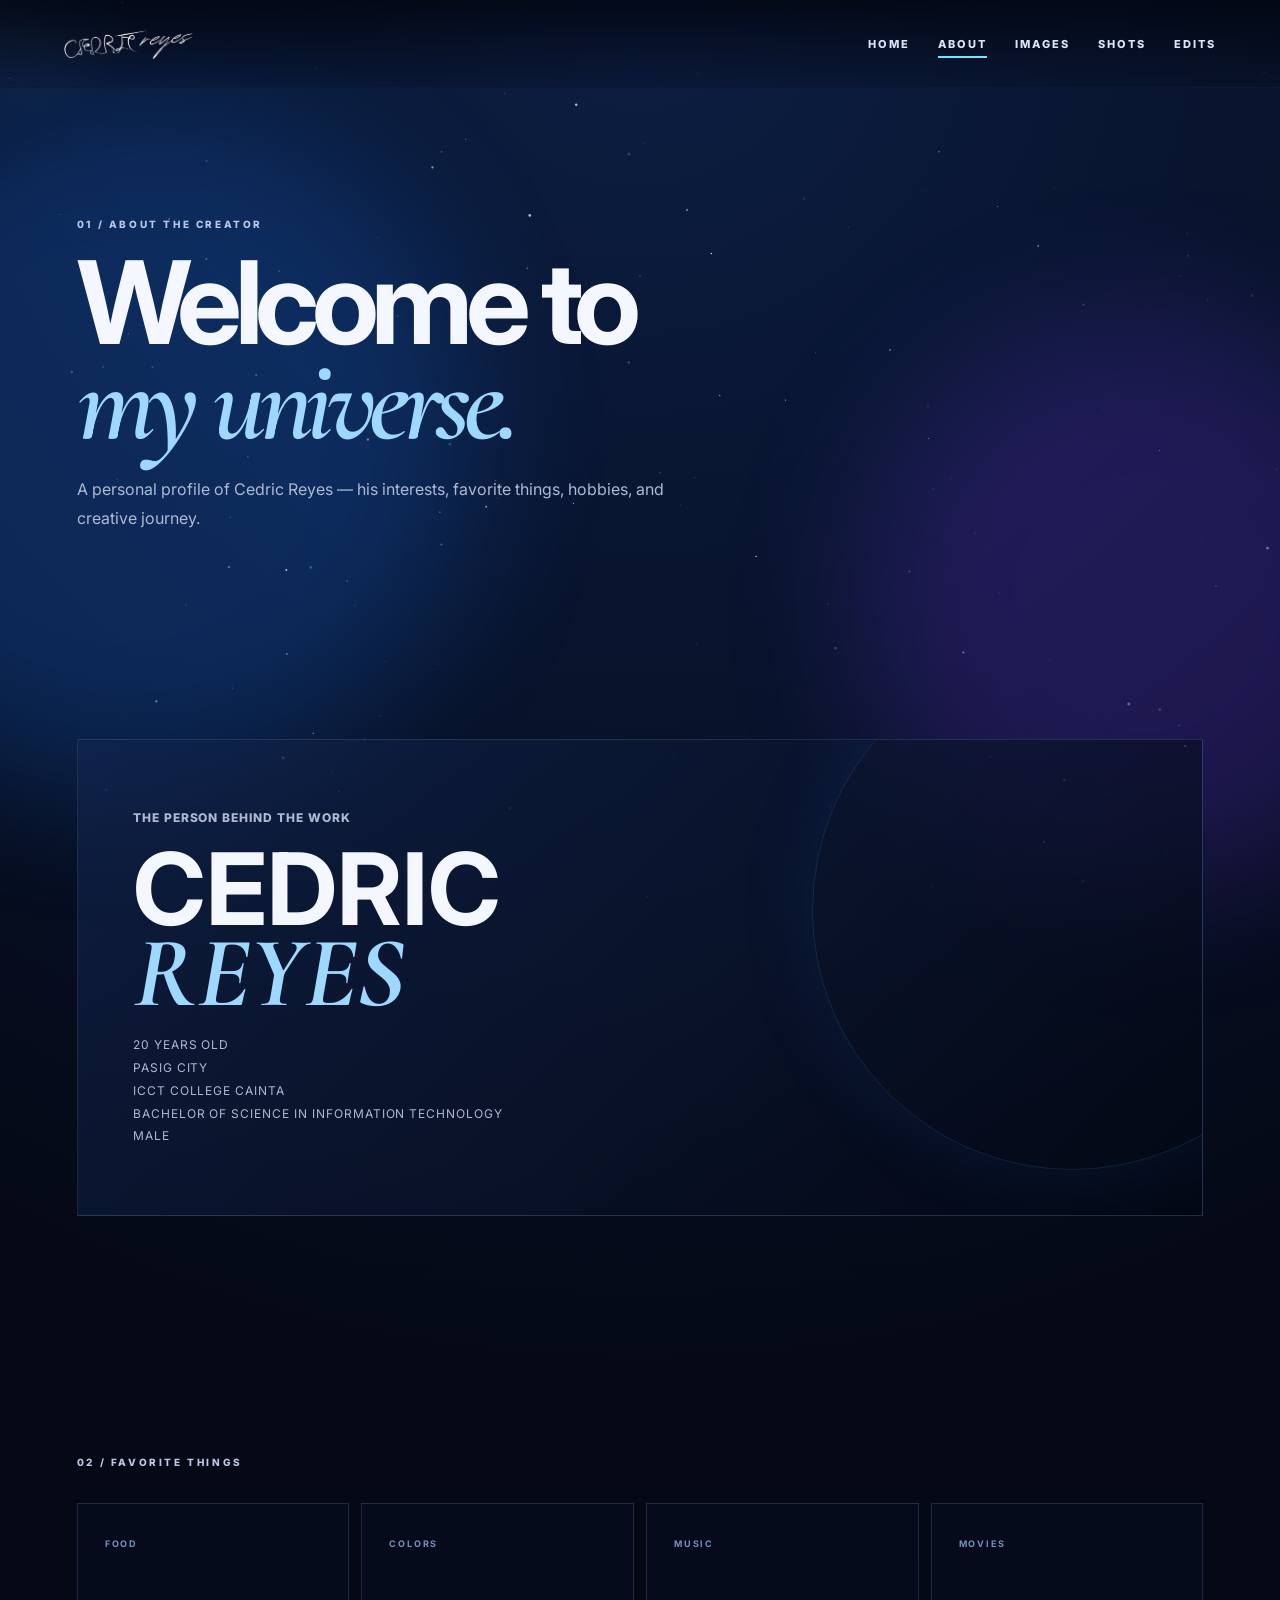
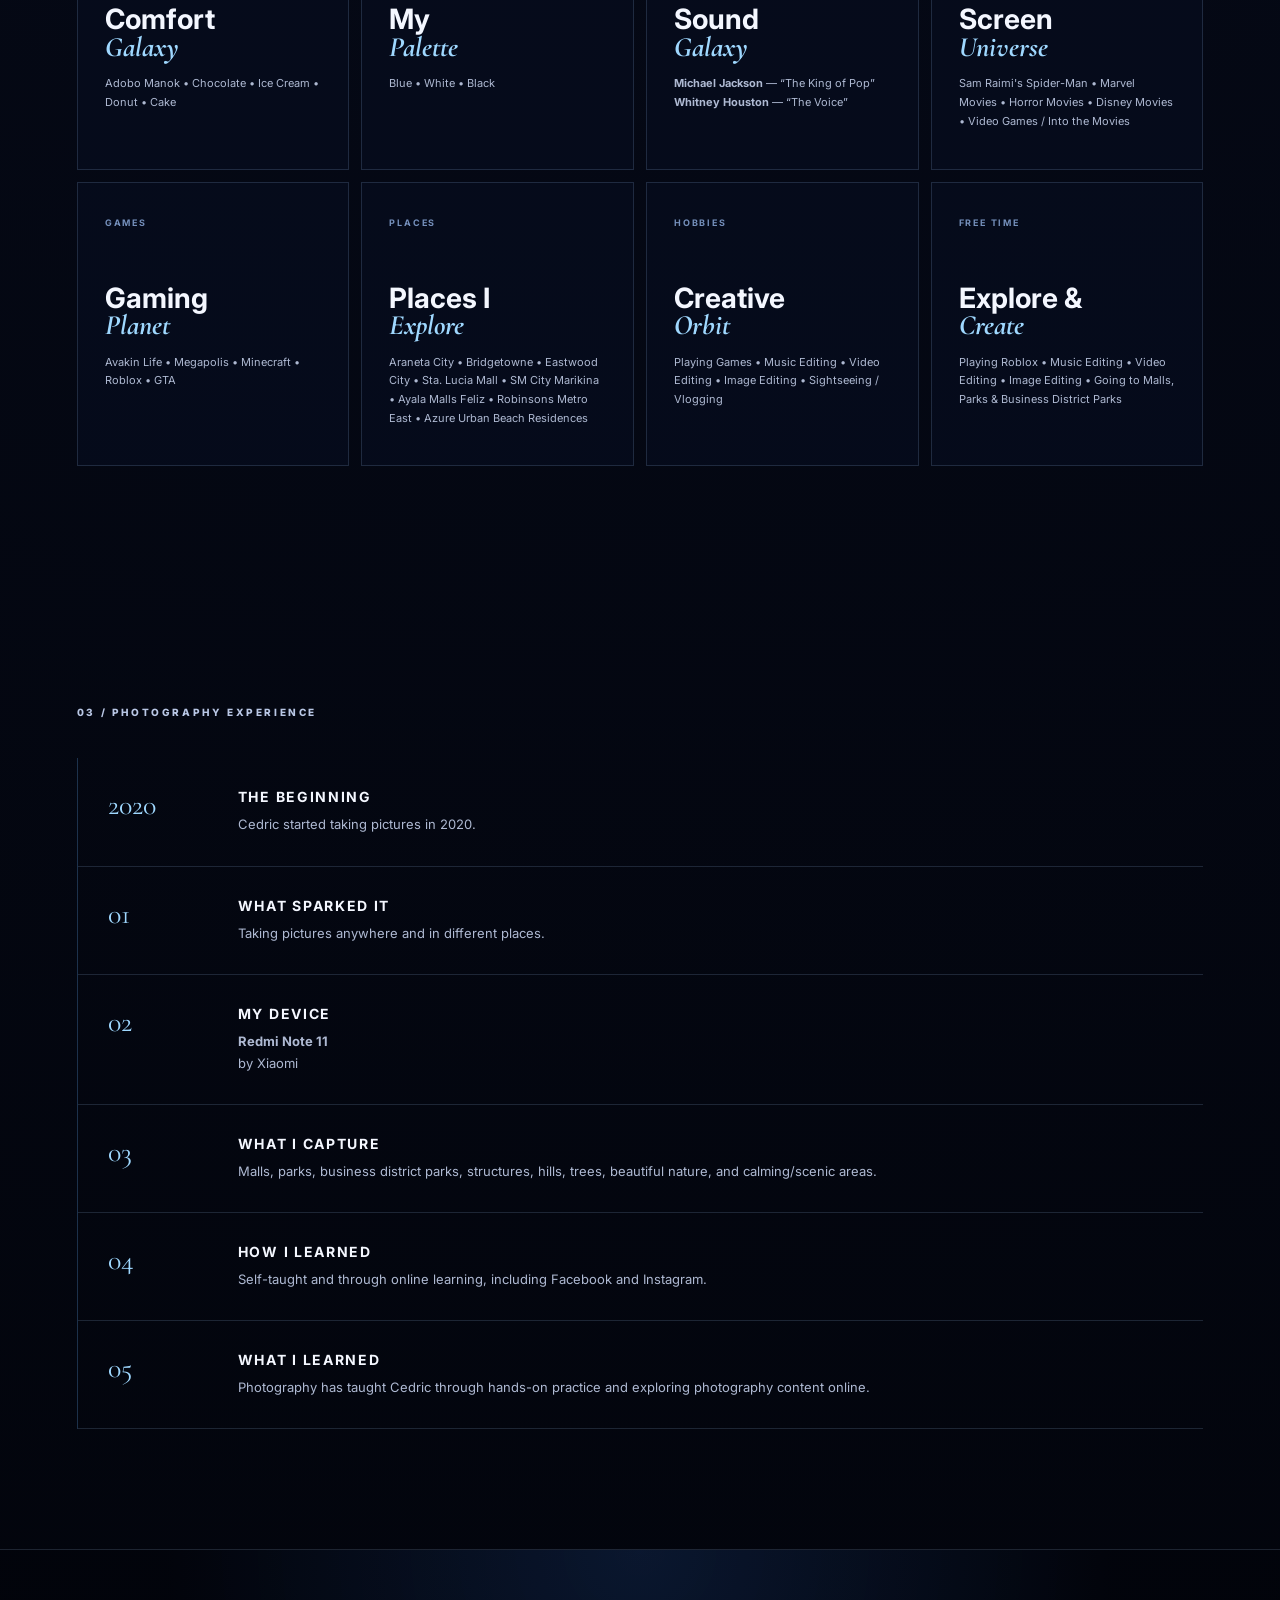
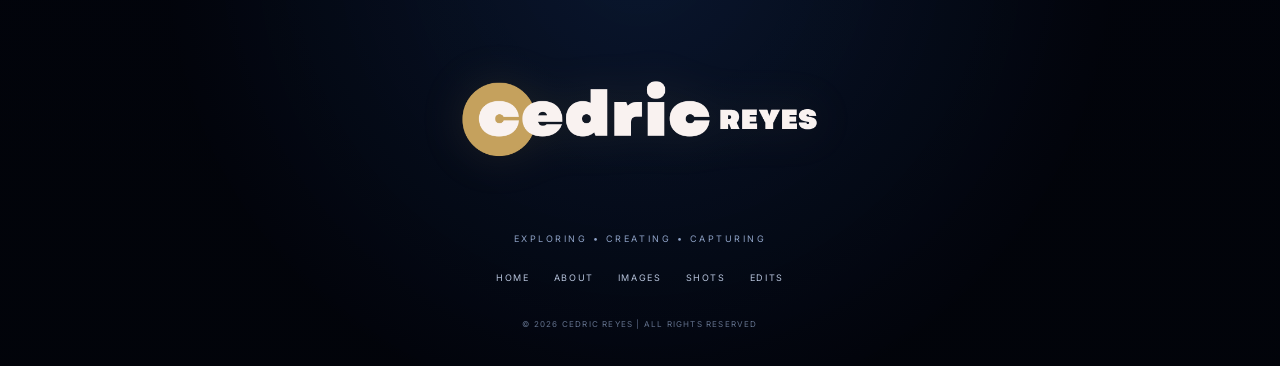
==== about.html @ 1779f8c6 "Add files via upload" ====
<!doctype html>
<html lang="en"><head><meta charset="utf-8"><meta name="viewport" content="width=device-width, initial-scale=1"><title>About — Cedric Reyes</title><link rel="stylesheet" href="styles.css"></head>
<body><canvas id="stars"></canvas><div class="nebula nebula-a"></div><div class="nebula nebula-b"></div><div class="cursor-glow"></div>
<header class="site-header"><a class="brand" href="index.html"><img src="assets/header-logo.png" alt="Cedric Reyes"></a><button class="menu-toggle" aria-label="Open menu"><span></span><span></span><span></span></button><nav class="nav"><a href="index.html">HOME</a><a class="active" href="about.html">ABOUT</a><a href="images.html">IMAGES</a><a href="shots.html">SHOTS</a><a href="edits.html">EDITS</a></nav></header>
<main class="inner-page">
<section class="page-hero reveal"><div class="section-kicker">01 / ABOUT THE CREATOR</div><h1>Welcome to<br><span>my universe.</span></h1><p>A personal profile of Cedric Reyes — his interests, favorite things, hobbies, and creative journey.</p></section>
<section class="section profile"><div class="profile-card reveal tilt"><div class="profile-ring"></div><div><p class="section-kicker">THE PERSON BEHIND THE WORK</p><h2>CEDRIC<br><span>REYES</span></h2><p>20 YEARS OLD<br>PASIG CITY<br>ICCT COLLEGE CAINTA<br>BACHELOR OF SCIENCE IN INFORMATION TECHNOLOGY<br>MALE</p></div></div></section>
<section class="section"><div class="section-kicker reveal">02 / FAVORITE THINGS</div><div class="favorites-grid">
<article class="favorite reveal"><b>FOOD</b><h3>Comfort<br><span>Galaxy</span></h3><p>Adobo Manok • Chocolate • Ice Cream • Donut • Cake</p></article>
<article class="favorite reveal"><b>COLORS</b><h3>My<br><span>Palette</span></h3><p>Blue • White • Black</p></article>
<article class="favorite reveal"><b>MUSIC</b><h3>Sound<br><span>Galaxy</span></h3><p><strong>Michael Jackson</strong> — “The King of Pop”<br><strong>Whitney Houston</strong> — “The Voice”</p></article>
<article class="favorite reveal"><b>MOVIES</b><h3>Screen<br><span>Universe</span></h3><p>Sam Raimi's Spider-Man • Marvel Movies • Horror Movies • Disney Movies • Video Games / Into the Movies</p></article>
<article class="favorite reveal"><b>GAMES</b><h3>Gaming<br><span>Planet</span></h3><p>Avakin Life • Megapolis • Minecraft • Roblox • GTA</p></article>
<article class="favorite reveal"><b>PLACES</b><h3>Places I<br><span>Explore</span></h3><p>Araneta City • Bridgetowne • Eastwood City • Sta. Lucia Mall • SM City Marikina • Ayala Malls Feliz • Robinsons Metro East • Azure Urban Beach Residences</p></article>
<article class="favorite reveal"><b>HOBBIES</b><h3>Creative<br><span>Orbit</span></h3><p>Playing Games • Music Editing • Video Editing • Image Editing • Sightseeing / Vlogging</p></article>
<article class="favorite reveal"><b>FREE TIME</b><h3>Explore &<br><span>Create</span></h3><p>Playing Roblox • Music Editing • Video Editing • Image Editing • Going to Malls, Parks & Business District Parks</p></article>
</div></section>
<section class="section photography-experience"><div class="section-kicker reveal">03 / PHOTOGRAPHY EXPERIENCE</div><div class="timeline">
<div class="timeline-item reveal"><span>2020</span><div><h3>THE BEGINNING</h3><p>Cedric started taking pictures in 2020.</p></div></div>
<div class="timeline-item reveal"><span>01</span><div><h3>WHAT SPARKED IT</h3><p>Taking pictures anywhere and in different places.</p></div></div>
<div class="timeline-item reveal"><span>02</span><div><h3>MY DEVICE</h3><p><strong>Redmi Note 11</strong><br>by Xiaomi</p></div></div>
<div class="timeline-item reveal"><span>03</span><div><h3>WHAT I CAPTURE</h3><p>Malls, parks, business district parks, structures, hills, trees, beautiful nature, and calming/scenic areas.</p></div></div>
<div class="timeline-item reveal"><span>04</span><div><h3>HOW I LEARNED</h3><p>Self-taught and through online learning, including Facebook and Instagram.</p></div></div>
<div class="timeline-item reveal"><span>05</span><div><h3>WHAT I LEARNED</h3><p>Photography has taught Cedric through hands-on practice and exploring photography content online.</p></div></div>
</div></section></main>
<footer class="site-footer"><img class="footer-logo" src="assets/footer-logo.png" alt="Cedric Reyes"><p>EXPLORING • CREATING • CAPTURING</p><div class="footer-nav"><a href="index.html">HOME</a><a href="about.html">ABOUT</a><a href="images.html">IMAGES</a><a href="shots.html">SHOTS</a><a href="edits.html">EDITS</a></div><small>© 2026 CEDRIC REYES | ALL RIGHTS RESERVED</small></footer><script src="script.js"></script></body></html>
---- styles.css ----
@import url('https://fonts.googleapis.com/css2?family=Cormorant+Garamond:wght@500;600;700&family=Inter:wght@400;500;600;700;800&display=swap');
:root{--bg:#030611;--bg2:#071229;--text:#f4f7ff;--muted:#aeb9d2;--line:rgba(170,204,255,.16);--blue:#54a9ff;--cyan:#74e5ff;--purple:#9f7cff;--gold:#c9a15b}
*{box-sizing:border-box}html{scroll-behavior:smooth}body{margin:0;background:radial-gradient(circle at 50% 0,#0c1e42 0,#050916 38%,#02040b 100%);color:var(--text);font-family:Inter,Arial,sans-serif;overflow-x:hidden}a{color:inherit;text-decoration:none}button{font:inherit}
#stars{position:fixed;inset:0;width:100%;height:100%;z-index:-4;pointer-events:none}.nebula{position:fixed;border-radius:50%;filter:blur(70px);opacity:.22;z-index:-3;pointer-events:none}.nebula-a{width:55vw;height:55vw;left:-18vw;top:10vh;background:#1b7bff}.nebula-b{width:45vw;height:45vw;right:-12vw;top:35vh;background:#7136e9}.nebula-c{width:35vw;height:35vw;left:34vw;bottom:-18vw;background:#00b7d7}.cursor-glow{position:fixed;width:280px;height:280px;border-radius:50%;background:radial-gradient(circle,rgba(88,170,255,.13),transparent 68%);pointer-events:none;transform:translate(-50%,-50%);z-index:10;mix-blend-mode:screen}
.site-header{position:fixed;top:0;left:0;right:0;height:88px;padding:15px 5vw;display:flex;align-items:center;justify-content:space-between;z-index:20;background:linear-gradient(180deg,rgba(2,5,15,.82),rgba(2,5,15,.12));backdrop-filter:blur(14px);border-bottom:1px solid rgba(180,210,255,.08)}.brand img{display:block;width:155px;height:auto;max-height:58px;object-fit:contain;object-position:left center}.nav{display:flex;gap:28px;align-items:center}.nav a{font-size:11px;font-weight:800;letter-spacing:.18em;color:#dce5f7;position:relative;padding:10px 0}.nav a:after{content:"";position:absolute;left:0;right:100%;bottom:3px;height:2px;background:var(--cyan);transition:.35s}.nav a:hover:after,.nav a.active:after{right:0}.menu-toggle{display:none;background:none;border:0}.menu-toggle span{display:block;width:25px;height:2px;background:white;margin:5px}
.hero{min-height:100svh;position:relative;display:grid;place-items:center;padding:140px 6vw 80px;overflow:hidden;background:linear-gradient(180deg,rgba(0,0,0,.12),rgba(2,5,14,.72))}.hero:before{content:"";position:absolute;inset:12%;border:1px solid rgba(130,180,255,.08);border-radius:50%;transform:scaleX(1.6);opacity:.6}.hero-content{max-width:950px;text-align:center;position:relative;z-index:2}.eyebrow,.section-kicker{font-size:10px;letter-spacing:.26em;font-weight:800;color:#b9c7e5}.eyebrow{display:inline-flex;gap:10px;align-items:center;border:1px solid var(--line);padding:10px 14px;border-radius:99px;background:rgba(7,16,38,.5)}.eyebrow span{width:6px;height:6px;border-radius:50%;background:var(--cyan);box-shadow:0 0 15px var(--cyan)}.hero-logo{width:min(700px,85vw);height:auto;display:block;margin:34px auto 24px;filter:drop-shadow(0 0 18px rgba(116,229,255,.18))}.hero h1{font-size:clamp(42px,7vw,88px);line-height:.96;letter-spacing:-.055em;margin:0;font-weight:800}.hero h1 em,.page-hero h1 span,.split h2 span,.feature-copy h2 span,.closing h2 span{font-family:"Cormorant Garamond",serif;font-weight:600;font-style:italic;color:#9fd8ff}.hero p{max-width:650px;margin:25px auto;color:var(--muted);line-height:1.8;font-size:14px}.hero-actions{display:flex;justify-content:center;gap:12px;margin-top:28px}.btn{display:inline-flex;align-items:center;gap:18px;padding:15px 20px;border-radius:2px;font-size:10px;font-weight:800;letter-spacing:.16em;transition:.3s}.btn-primary{background:#eaf4ff;color:#071020}.btn-primary:hover{transform:translateY(-3px);box-shadow:0 12px 40px rgba(87,171,255,.28)}.btn-ghost{border:1px solid var(--line);background:rgba(255,255,255,.02)}.btn-ghost:hover{background:rgba(255,255,255,.08)}.scroll-cue{position:absolute;bottom:28px;font-size:9px;letter-spacing:.25em;color:#8090ad}.scroll-cue span{margin-left:10px;color:var(--cyan)}
.hero-orbit{position:absolute;border:1px solid rgba(105,183,255,.12);border-radius:50%;pointer-events:none}.orbit-1{width:65vw;height:25vw;transform:rotate(-15deg)}.orbit-2{width:78vw;height:38vw;transform:rotate(25deg)}
.section{width:min(1180px,88vw);margin:0 auto;padding:120px 0}.intro{padding-top:150px}.split{display:grid;grid-template-columns:1fr 1fr;gap:10vw;align-items:end;margin-top:25px}.split h2,.feature-copy h2,.closing h2{font-size:clamp(44px,6vw,78px);line-height:.94;letter-spacing:-.055em;margin:0}.lead,.feature-copy>p,.closing p{color:var(--muted);line-height:1.9;font-size:14px}.text-link{display:inline-block;margin-top:24px;padding-bottom:8px;border-bottom:1px solid #6cb9ff;font-size:10px;font-weight:800;letter-spacing:.18em}.text-link span{margin-left:18px}
.interest-grid{display:grid;grid-template-columns:repeat(4,1fr);gap:14px;margin-top:35px}.interest-card{min-height:340px;border:1px solid var(--line);background:linear-gradient(145deg,rgba(16,31,65,.65),rgba(4,8,21,.7));padding:26px;position:relative;overflow:hidden}.interest-card:before{content:"";position:absolute;inset:auto -30% -45% -30%;height:65%;background:radial-gradient(circle,rgba(61,149,255,.16),transparent 65%)}.interest-card>span{font-size:9px;color:#6f84aa;letter-spacing:.18em}.interest-card h3{font-size:18px;letter-spacing:.08em;margin-top:155px}.interest-card p{font-size:12px;color:var(--muted);line-height:1.6}.planet{position:absolute;width:105px;height:105px;border-radius:50%;top:30px;right:25px;box-shadow:inset -16px -14px 30px rgba(0,0,0,.45),0 0 50px rgba(80,180,255,.18)}.planet-blue{background:radial-gradient(circle at 30% 25%,#b7eaff,#2f83d8 42%,#08214c)}.planet-purple{background:radial-gradient(circle at 35% 25%,#e3ccff,#7445dc 43%,#1a103e)}.planet-cyan{background:radial-gradient(circle at 32% 25%,#d0ffff,#3fc8df 43%,#073a50)}.planet-gold{background:radial-gradient(circle at 30% 25%,#fff2bf,#b88a3e 45%,#3a2410)}
.feature-wrap{display:grid;grid-template-columns:.9fr 1.1fr;gap:8vw;align-items:center;margin-top:30px}.feature-copy .eyebrow{margin-bottom:22px}.feature-image{position:relative;border:1px solid var(--line);padding:12px;background:rgba(255,255,255,.02)}.feature-image img{display:block;width:100%;aspect-ratio:1/1;object-fit:cover;filter:saturate(.9) contrast(1.05)}.image-label{position:absolute;left:28px;bottom:28px;padding:9px 12px;background:rgba(2,5,14,.76);border:1px solid var(--line);font-size:9px;letter-spacing:.2em}
.marquee{display:flex;overflow:hidden;border-top:1px solid var(--line);border-bottom:1px solid var(--line);padding:17px 0;white-space:nowrap;color:#9db0d4;font-size:10px;font-weight:800;letter-spacing:.25em}.marquee div{flex:0 0 auto;animation:marquee 26s linear infinite;padding-right:2rem}@keyframes marquee{to{transform:translateX(-100%)}}
.closing{text-align:center;padding-bottom:150px}.closing-inner{border:1px solid var(--line);padding:90px 7vw;background:radial-gradient(circle at center,rgba(31,72,145,.24),rgba(3,6,17,.6));position:relative;overflow:hidden}.closing-inner:after{content:"";position:absolute;width:300px;height:300px;border:1px solid rgba(116,229,255,.12);border-radius:50%;right:-120px;bottom:-170px}
.inner-page{padding-top:88px}.page-hero{width:min(1180px,88vw);margin:0 auto;padding:130px 0 70px}.page-hero h1{font-size:clamp(62px,9vw,130px);line-height:.82;letter-spacing:-.065em;margin:25px 0}.page-hero p{max-width:600px;color:var(--muted);line-height:1.8}.profile-card{min-height:390px;border:1px solid var(--line);background:linear-gradient(135deg,rgba(18,38,80,.62),rgba(4,7,18,.7));padding:55px;position:relative;overflow:hidden}.profile-card h2{font-size:clamp(50px,8vw,100px);line-height:.8;margin:20px 0}.profile-card h2 span{font-family:"Cormorant Garamond";font-style:italic;color:#9fd8ff}.profile-card p{color:var(--muted);line-height:1.9;font-size:12px;letter-spacing:.08em}.profile-ring{position:absolute;width:520px;height:520px;border:1px solid rgba(95,177,255,.14);border-radius:50%;right:-130px;top:-90px;box-shadow:0 0 80px rgba(45,129,255,.1)}
.favorites-grid{display:grid;grid-template-columns:repeat(4,1fr);gap:12px;margin-top:35px}.favorite{border:1px solid var(--line);padding:27px;min-height:235px;background:rgba(7,15,34,.58);transition:.35s}.favorite:hover{background:rgba(18,37,74,.65);transform:translateY(-5px)}.favorite b{font-size:9px;letter-spacing:.2em;color:#7590bc}.favorite h3{font-size:28px;line-height:.95;margin:55px 0 14px}.favorite h3 span{font-family:"Cormorant Garamond";font-style:italic;color:#9fd8ff}.favorite p{font-size:11px;line-height:1.7;color:var(--muted)}
.timeline{margin-top:40px;border-left:1px solid rgba(104,178,255,.25)}.timeline-item{display:grid;grid-template-columns:100px 1fr;gap:30px;padding:30px 0 30px 30px;border-bottom:1px solid var(--line)}.timeline-item>span{font-family:"Cormorant Garamond";font-size:28px;color:#9fd8ff}.timeline-item h3{margin:0 0 8px;font-size:14px;letter-spacing:.12em}.timeline-item p{margin:0;color:var(--muted);font-size:13px;line-height:1.7}
.gallery-heading{padding-bottom:20px}.gallery-section{padding-top:20px}.gallery{display:grid;grid-template-columns:repeat(3,1fr);gap:15px}.gallery-item{margin:0;border:1px solid var(--line);padding:10px;background:rgba(8,14,30,.6);cursor:pointer;overflow:hidden}.gallery-item img{width:100%;display:block;aspect-ratio:1/1;object-fit:cover;transition:transform .7s cubic-bezier(.2,.8,.2,1),filter .5s}.gallery-item:hover img{transform:scale(1.045);filter:saturate(1.1) brightness(1.08)}.gallery-item figcaption{font-size:9px;letter-spacing:.18em;color:#8395b5;padding:14px 6px 5px}
.site-footer{min-height:330px;border-top:1px solid var(--line);padding:65px 6vw 35px;text-align:center;background:radial-gradient(circle at 50% 0,rgba(28,65,126,.3),rgba(2,4,11,.92) 62%);position:relative;overflow:hidden}.footer-logo{width:min(360px,72vw);height:auto;display:block;margin:0 auto 15px;filter:drop-shadow(0 0 22px rgba(201,161,91,.12))}.site-footer p{font-size:9px;letter-spacing:.28em;color:#8ea2c6}.footer-nav{display:flex;justify-content:center;gap:24px;margin:28px 0}.footer-nav a{font-size:9px;letter-spacing:.18em;color:#b7c4dc}.site-footer small{font-size:8px;letter-spacing:.15em;color:#63728e}
.lightbox{position:fixed;inset:0;background:rgba(0,2,9,.94);backdrop-filter:blur(18px);display:none;align-items:center;justify-content:center;z-index:50;padding:50px}.lightbox.open{display:flex}.lightbox img{max-width:92vw;max-height:86vh;object-fit:contain;border:1px solid var(--line);box-shadow:0 0 80px rgba(50,145,255,.14)}.lightbox-close{position:absolute;right:25px;top:20px;background:none;border:0;color:white;font-size:40px;cursor:pointer}.lightbox-caption{position:absolute;bottom:22px;left:0;right:0;text-align:center;font-size:9px;letter-spacing:.2em;color:#aeb9d2}
.reveal{opacity:0;transform:translateY(30px);transition:opacity .8s ease,transform .8s cubic-bezier(.2,.8,.2,1)}.reveal.visible{opacity:1;transform:none}.tilt{transform-style:preserve-3d}.tilt.visible:hover{transition:transform .12s ease}
@media(max-width:900px){.nav{gap:16px}.interest-grid,.favorites-grid{grid-template-columns:repeat(2,1fr)}.gallery{grid-template-columns:repeat(2,1fr)}.feature-wrap,.split{grid-template-columns:1fr;gap:45px}}
@media(max-width:680px){.site-header{height:76px;padding:12px 5vw}.brand img{width:150px}.menu-toggle{display:block;position:relative;z-index:22}.nav{position:fixed;inset:76px 0 auto 0;background:rgba(2,5,15,.97);backdrop-filter:blur(18px);border-bottom:1px solid var(--line);padding:30px 7vw;display:grid;gap:5px;transform:translateY(-140%);transition:.4s}.nav.open{transform:none}.nav a{font-size:14px;padding:16px 0}.hero{padding-top:120px}.hero-logo{width:92vw}.hero h1{font-size:47px}.hero p{font-size:13px}.section{padding:85px 0}.interest-grid,.favorites-grid,.gallery{grid-template-columns:1fr}.interest-card{min-height:290px}.interest-card h3{margin-top:135px}.profile-card{padding:35px;min-height:420px}.profile-ring{width:350px;height:350px;right:-180px;top:-90px}.page-hero{padding:95px 0 45px}.page-hero h1{font-size:64px}.timeline-item{grid-template-columns:60px 1fr;gap:18px;padding-left:18px}.footer-nav{flex-wrap:wrap;gap:16px}.cursor-glow{display:none}.closing-inner{padding:65px 25px}}
@media(prefers-reduced-motion:reduce){*,*::before,*::after{scroll-behavior:auto!important;animation:none!important;transition:none!important}}
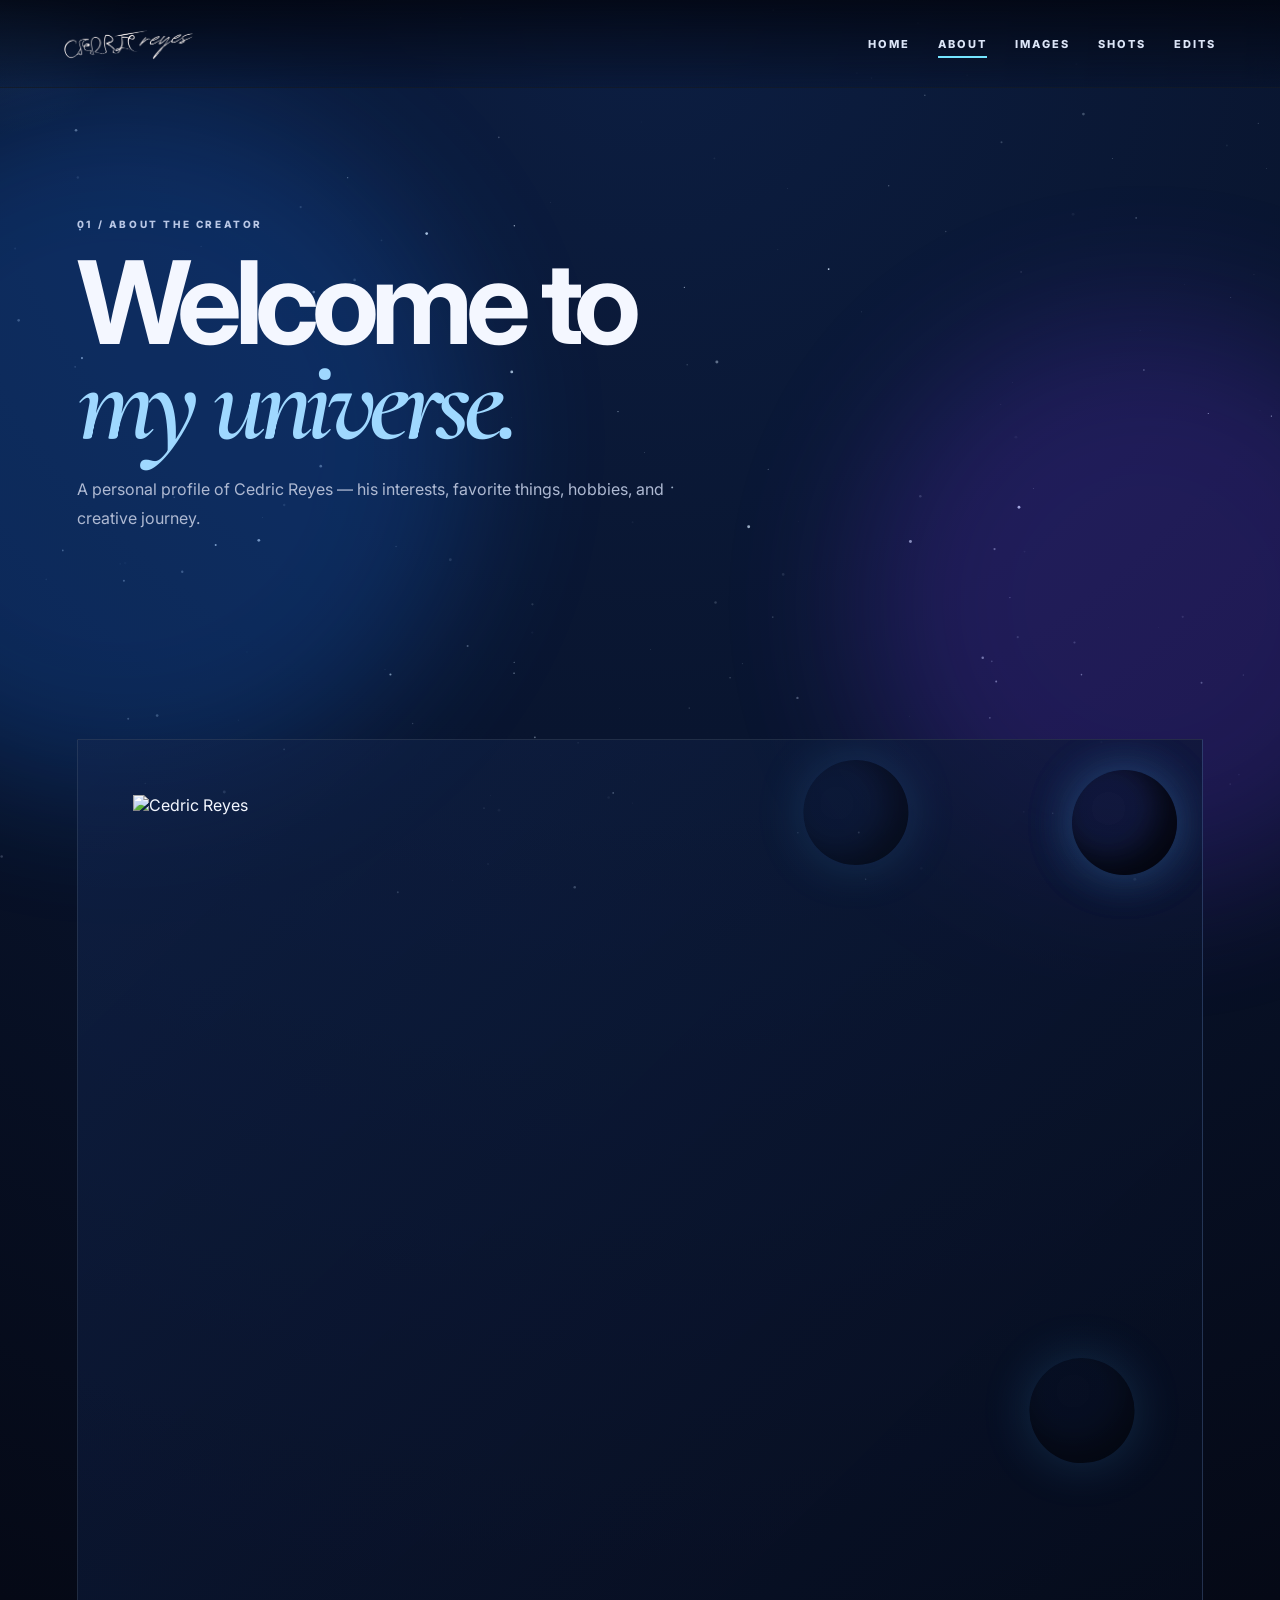
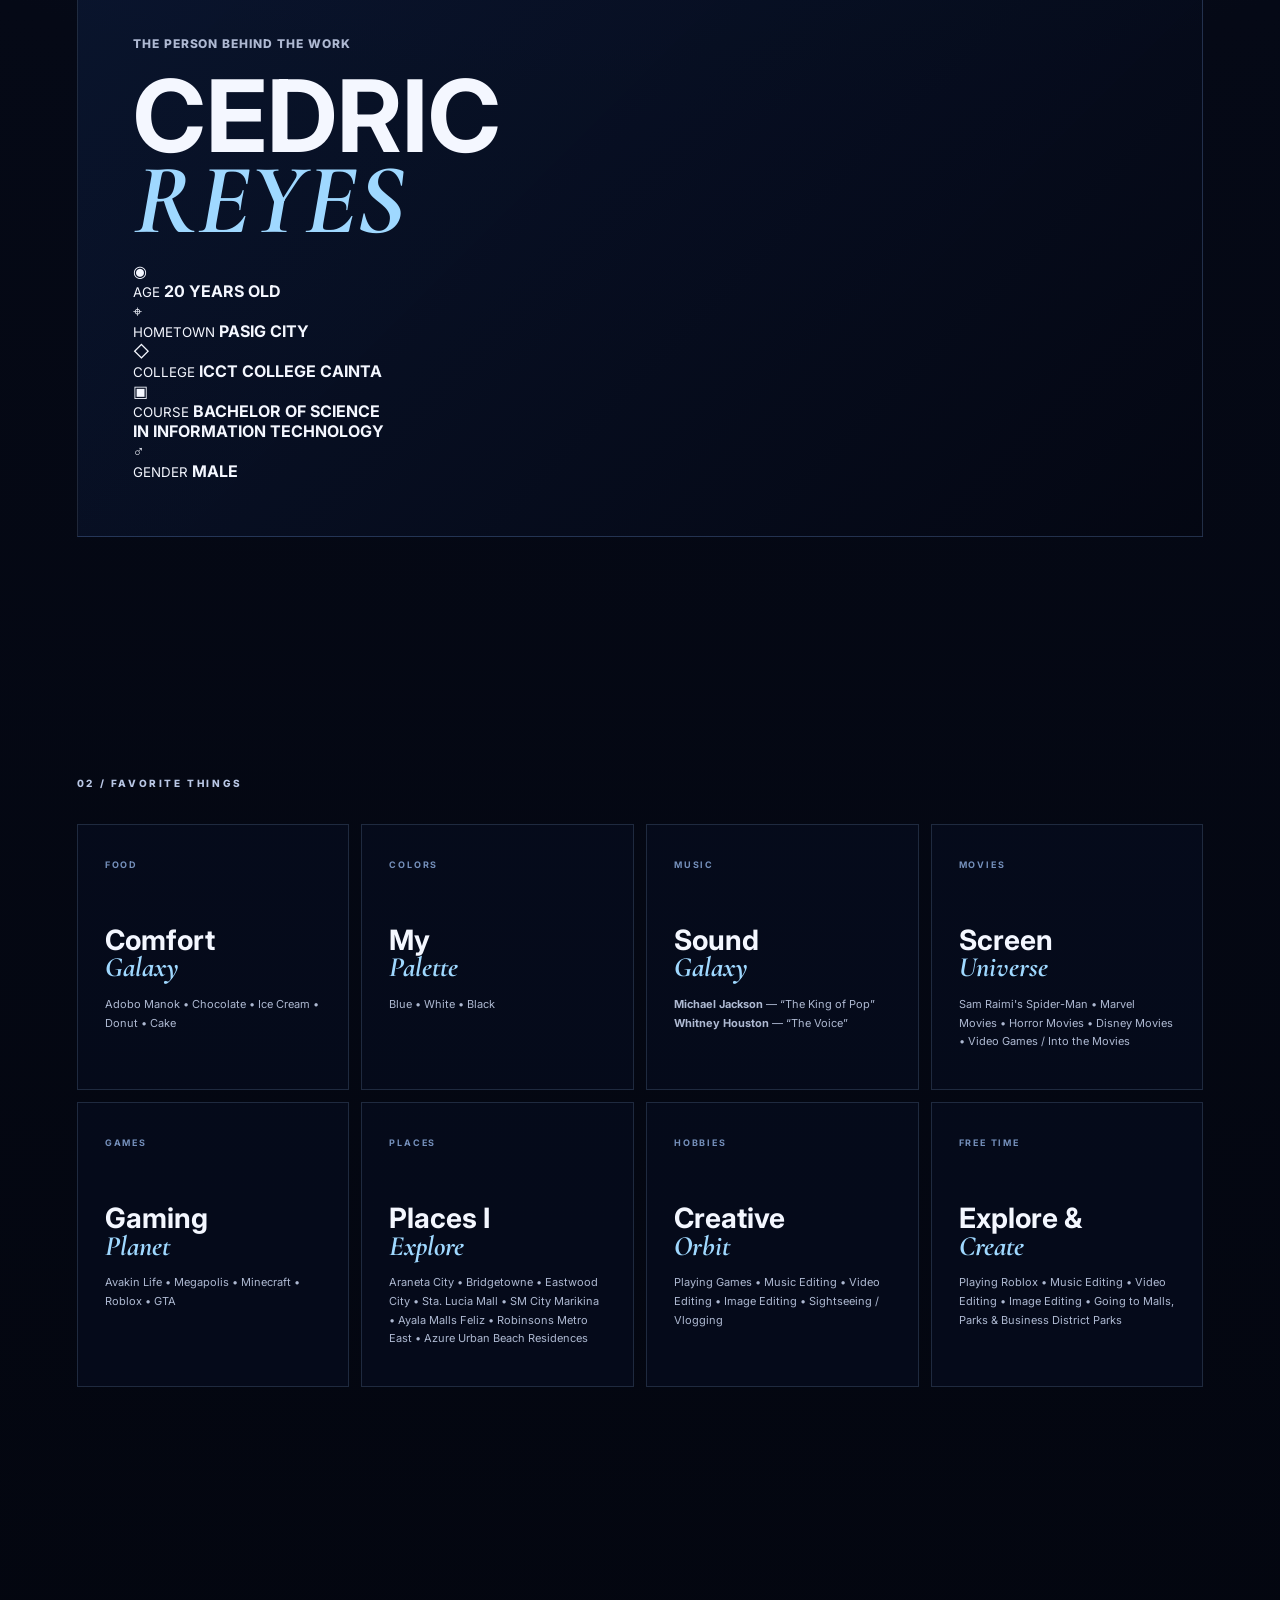
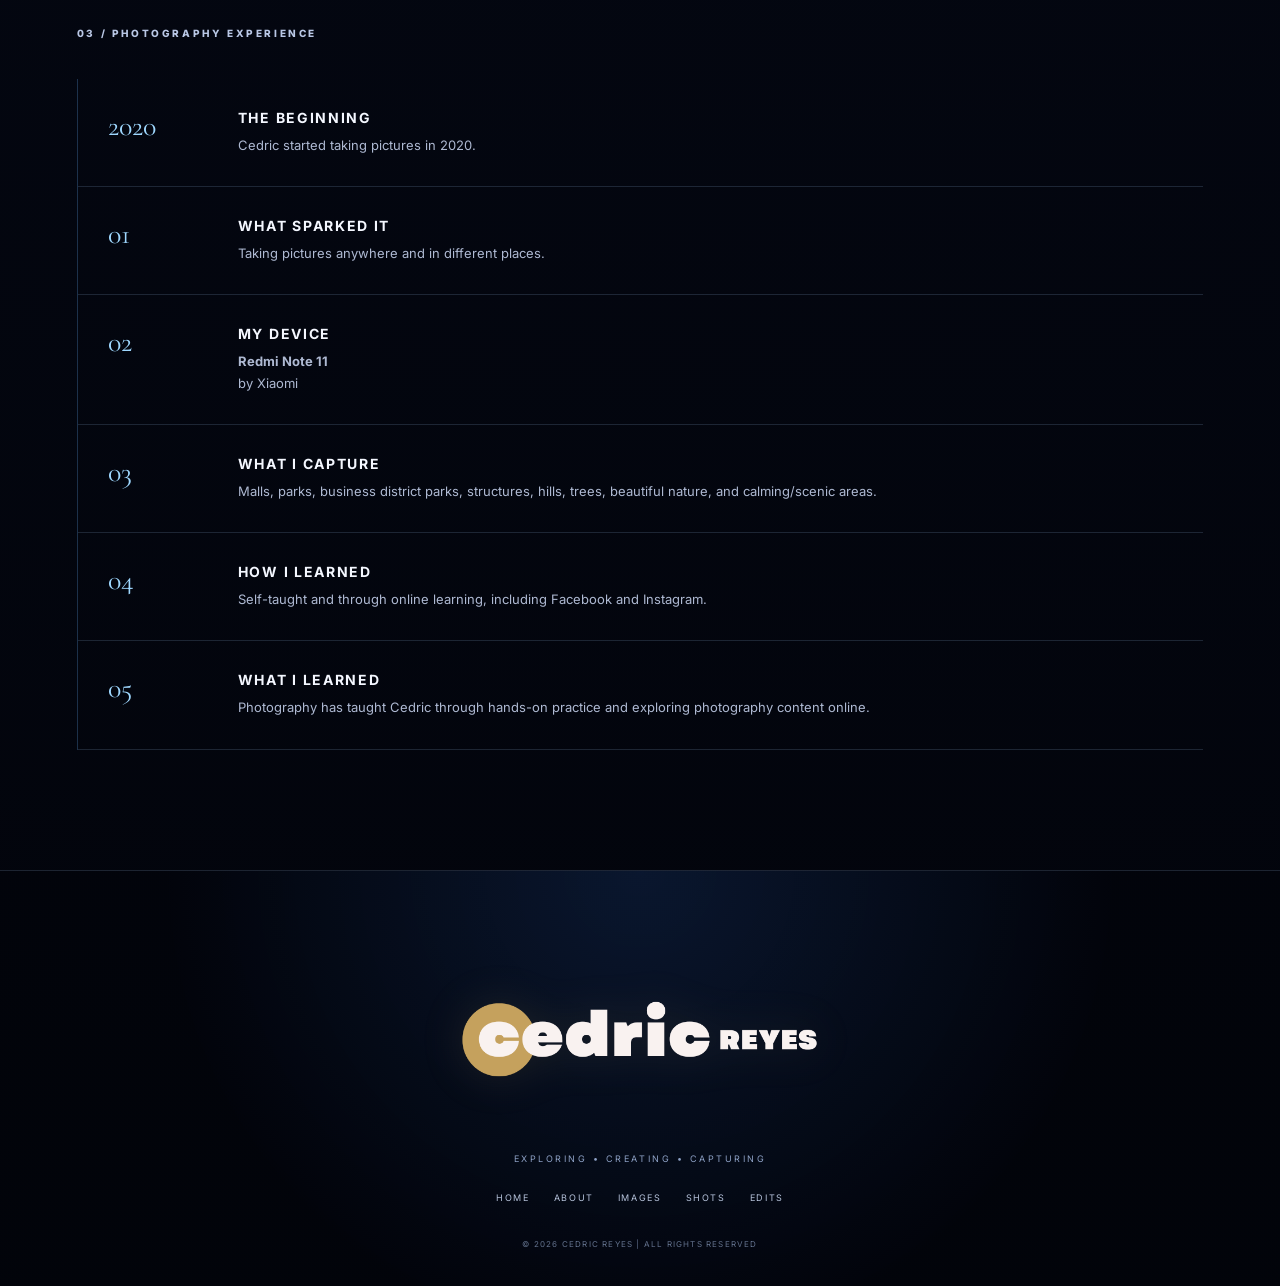
==== commit f5c295a6: "Refactor about.html for improved structure and readability" ====
--- a/about.html
+++ b/about.html
@@ -1,26 +1,806 @@
 <!doctype html>
-<html lang="en"><head><meta charset="utf-8"><meta name="viewport" content="width=device-width, initial-scale=1"><title>About — Cedric Reyes</title><link rel="stylesheet" href="styles.css"></head>
-<body><canvas id="stars"></canvas><div class="nebula nebula-a"></div><div class="nebula nebula-b"></div><div class="cursor-glow"></div>
-<header class="site-header"><a class="brand" href="index.html"><img src="assets/header-logo.png" alt="Cedric Reyes"></a><button class="menu-toggle" aria-label="Open menu"><span></span><span></span><span></span></button><nav class="nav"><a href="index.html">HOME</a><a class="active" href="about.html">ABOUT</a><a href="images.html">IMAGES</a><a href="shots.html">SHOTS</a><a href="edits.html">EDITS</a></nav></header>
-<main class="inner-page">
-<section class="page-hero reveal"><div class="section-kicker">01 / ABOUT THE CREATOR</div><h1>Welcome to<br><span>my universe.</span></h1><p>A personal profile of Cedric Reyes — his interests, favorite things, hobbies, and creative journey.</p></section>
-<section class="section profile"><div class="profile-card reveal tilt"><div class="profile-ring"></div><div><p class="section-kicker">THE PERSON BEHIND THE WORK</p><h2>CEDRIC<br><span>REYES</span></h2><p>20 YEARS OLD<br>PASIG CITY<br>ICCT COLLEGE CAINTA<br>BACHELOR OF SCIENCE IN INFORMATION TECHNOLOGY<br>MALE</p></div></div></section>
-<section class="section"><div class="section-kicker reveal">02 / FAVORITE THINGS</div><div class="favorites-grid">
-<article class="favorite reveal"><b>FOOD</b><h3>Comfort<br><span>Galaxy</span></h3><p>Adobo Manok • Chocolate • Ice Cream • Donut • Cake</p></article>
-<article class="favorite reveal"><b>COLORS</b><h3>My<br><span>Palette</span></h3><p>Blue • White • Black</p></article>
-<article class="favorite reveal"><b>MUSIC</b><h3>Sound<br><span>Galaxy</span></h3><p><strong>Michael Jackson</strong> — “The King of Pop”<br><strong>Whitney Houston</strong> — “The Voice”</p></article>
-<article class="favorite reveal"><b>MOVIES</b><h3>Screen<br><span>Universe</span></h3><p>Sam Raimi's Spider-Man • Marvel Movies • Horror Movies • Disney Movies • Video Games / Into the Movies</p></article>
-<article class="favorite reveal"><b>GAMES</b><h3>Gaming<br><span>Planet</span></h3><p>Avakin Life • Megapolis • Minecraft • Roblox • GTA</p></article>
-<article class="favorite reveal"><b>PLACES</b><h3>Places I<br><span>Explore</span></h3><p>Araneta City • Bridgetowne • Eastwood City • Sta. Lucia Mall • SM City Marikina • Ayala Malls Feliz • Robinsons Metro East • Azure Urban Beach Residences</p></article>
-<article class="favorite reveal"><b>HOBBIES</b><h3>Creative<br><span>Orbit</span></h3><p>Playing Games • Music Editing • Video Editing • Image Editing • Sightseeing / Vlogging</p></article>
-<article class="favorite reveal"><b>FREE TIME</b><h3>Explore &<br><span>Create</span></h3><p>Playing Roblox • Music Editing • Video Editing • Image Editing • Going to Malls, Parks & Business District Parks</p></article>
-</div></section>
-<section class="section photography-experience"><div class="section-kicker reveal">03 / PHOTOGRAPHY EXPERIENCE</div><div class="timeline">
-<div class="timeline-item reveal"><span>2020</span><div><h3>THE BEGINNING</h3><p>Cedric started taking pictures in 2020.</p></div></div>
-<div class="timeline-item reveal"><span>01</span><div><h3>WHAT SPARKED IT</h3><p>Taking pictures anywhere and in different places.</p></div></div>
-<div class="timeline-item reveal"><span>02</span><div><h3>MY DEVICE</h3><p><strong>Redmi Note 11</strong><br>by Xiaomi</p></div></div>
-<div class="timeline-item reveal"><span>03</span><div><h3>WHAT I CAPTURE</h3><p>Malls, parks, business district parks, structures, hills, trees, beautiful nature, and calming/scenic areas.</p></div></div>
-<div class="timeline-item reveal"><span>04</span><div><h3>HOW I LEARNED</h3><p>Self-taught and through online learning, including Facebook and Instagram.</p></div></div>
-<div class="timeline-item reveal"><span>05</span><div><h3>WHAT I LEARNED</h3><p>Photography has taught Cedric through hands-on practice and exploring photography content online.</p></div></div>
-</div></section></main>
-<footer class="site-footer"><img class="footer-logo" src="assets/footer-logo.png" alt="Cedric Reyes"><p>EXPLORING • CREATING • CAPTURING</p><div class="footer-nav"><a href="index.html">HOME</a><a href="about.html">ABOUT</a><a href="images.html">IMAGES</a><a href="shots.html">SHOTS</a><a href="edits.html">EDITS</a></div><small>© 2026 CEDRIC REYES | ALL RIGHTS RESERVED</small></footer><script src="script.js"></script></body></html>+<html lang="en">
+
+<head>
+    <meta charset="utf-8">
+    <meta name="viewport" content="width=device-width, initial-scale=1">
+
+    <title>About — Cedric Reyes</title>
+
+    <link rel="stylesheet" href="styles.css">
+</head>
+
+<body>
+
+    <!-- COSMIC BACKGROUND -->
+    <canvas id="stars"></canvas>
+
+    <div class="nebula nebula-a"></div>
+    <div class="nebula nebula-b"></div>
+    <div class="cursor-glow"></div>
+
+
+    <!-- =========================
+         HEADER
+    ========================== -->
+
+    <header class="site-header">
+
+        <a class="brand" href="index.html">
+            <img
+                src="assets/header-logo.png"
+                alt="Cedric Reyes"
+            >
+        </a>
+
+        <button
+            class="menu-toggle"
+            aria-label="Open menu"
+        >
+            <span></span>
+            <span></span>
+            <span></span>
+        </button>
+
+        <nav class="nav">
+
+            <a href="index.html">
+                HOME
+            </a>
+
+            <a
+                class="active"
+                href="about.html"
+            >
+                ABOUT
+            </a>
+
+            <a href="images.html">
+                IMAGES
+            </a>
+
+            <a href="shots.html">
+                SHOTS
+            </a>
+
+            <a href="edits.html">
+                EDITS
+            </a>
+
+        </nav>
+
+    </header>
+
+
+
+    <!-- =========================
+         MAIN CONTENT
+    ========================== -->
+
+    <main class="inner-page">
+
+
+        <!-- =========================
+             HERO
+        ========================== -->
+
+        <section class="page-hero reveal">
+
+            <div class="section-kicker">
+                01 / ABOUT THE CREATOR
+            </div>
+
+            <h1>
+                Welcome to<br>
+                <span>my universe.</span>
+            </h1>
+
+            <p>
+                A personal profile of Cedric Reyes —
+                his interests, favorite things, hobbies,
+                and creative journey.
+            </p>
+
+        </section>
+
+
+
+        <!-- =========================
+             CEDRIC PROFILE
+        ========================== -->
+
+        <section class="section profile">
+
+            <div class="profile-card reveal">
+
+
+                <!-- =========================
+                     INTERGALACTIC PORTRAIT
+                ========================== -->
+
+                <div class="intergalactic-portrait">
+
+                    <!-- Glow behind portrait -->
+                    <div class="portrait-glow"></div>
+
+
+                    <!-- Rotating frame -->
+                    <div class="portrait-ring ring-main"></div>
+
+                    <div class="portrait-ring ring-inner"></div>
+
+
+                    <!-- Cedric portrait -->
+                    <div class="portrait-image">
+
+                        <img
+                            src="assets/CEDRIC_MAIN.png"
+                            alt="Cedric Reyes"
+                        >
+
+                    </div>
+
+
+                    <!-- =========================
+                         ORBIT 1
+                    ========================== -->
+
+                    <div class="orbit orbit-1">
+
+                        <span class="planet planet-1"></span>
+
+                    </div>
+
+
+                    <!-- =========================
+                         ORBIT 2
+                    ========================== -->
+
+                    <div class="orbit orbit-2">
+
+                        <span class="planet planet-2"></span>
+
+                    </div>
+
+
+                    <!-- =========================
+                         ORBIT 3
+                    ========================== -->
+
+                    <div class="orbit orbit-3">
+
+                        <span class="planet planet-3"></span>
+
+                    </div>
+
+
+                    <!-- =========================
+                         ORBIT 4
+                    ========================== -->
+
+                    <div class="orbit orbit-4">
+
+                        <span class="planet planet-4"></span>
+
+                    </div>
+
+                </div>
+
+
+
+                <!-- =========================
+                     PROFILE INFORMATION
+                ========================== -->
+
+                <div class="profile-info">
+
+                    <p class="section-kicker">
+                        THE PERSON BEHIND THE WORK
+                    </p>
+
+
+                    <h2>
+                        CEDRIC<br>
+                        <span>REYES</span>
+                    </h2>
+
+
+                    <div class="profile-details">
+
+
+                        <!-- AGE -->
+
+                        <div class="profile-detail">
+
+                            <span class="detail-icon">
+                                ◉
+                            </span>
+
+                            <div>
+
+                                <small>
+                                    AGE
+                                </small>
+
+                                <strong>
+                                    20 YEARS OLD
+                                </strong>
+
+                            </div>
+
+                        </div>
+
+
+
+                        <!-- HOMETOWN -->
+
+                        <div class="profile-detail">
+
+                            <span class="detail-icon">
+                                ⌖
+                            </span>
+
+                            <div>
+
+                                <small>
+                                    HOMETOWN
+                                </small>
+
+                                <strong>
+                                    PASIG CITY
+                                </strong>
+
+                            </div>
+
+                        </div>
+
+
+
+                        <!-- COLLEGE -->
+
+                        <div class="profile-detail">
+
+                            <span class="detail-icon">
+                                ◇
+                            </span>
+
+                            <div>
+
+                                <small>
+                                    COLLEGE
+                                </small>
+
+                                <strong>
+                                    ICCT COLLEGE CAINTA
+                                </strong>
+
+                            </div>
+
+                        </div>
+
+
+
+                        <!-- COURSE -->
+
+                        <div class="profile-detail">
+
+                            <span class="detail-icon">
+                                ▣
+                            </span>
+
+                            <div>
+
+                                <small>
+                                    COURSE
+                                </small>
+
+                                <strong>
+                                    BACHELOR OF SCIENCE<br>
+                                    IN INFORMATION TECHNOLOGY
+                                </strong>
+
+                            </div>
+
+                        </div>
+
+
+
+                        <!-- GENDER -->
+
+                        <div class="profile-detail">
+
+                            <span class="detail-icon">
+                                ♂
+                            </span>
+
+                            <div>
+
+                                <small>
+                                    GENDER
+                                </small>
+
+                                <strong>
+                                    MALE
+                                </strong>
+
+                            </div>
+
+                        </div>
+
+
+                    </div>
+
+                </div>
+
+            </div>
+
+        </section>
+
+
+
+        <!-- =========================
+             FAVORITE THINGS
+        ========================== -->
+
+        <section class="section">
+
+            <div class="section-kicker reveal">
+                02 / FAVORITE THINGS
+            </div>
+
+
+            <div class="favorites-grid">
+
+
+                <!-- FOOD -->
+
+                <article class="favorite reveal">
+
+                    <b>
+                        FOOD
+                    </b>
+
+                    <h3>
+                        Comfort<br>
+                        <span>Galaxy</span>
+                    </h3>
+
+                    <p>
+                        Adobo Manok • Chocolate • Ice Cream •
+                        Donut • Cake
+                    </p>
+
+                </article>
+
+
+
+                <!-- COLORS -->
+
+                <article class="favorite reveal">
+
+                    <b>
+                        COLORS
+                    </b>
+
+                    <h3>
+                        My<br>
+                        <span>Palette</span>
+                    </h3>
+
+                    <p>
+                        Blue • White • Black
+                    </p>
+
+                </article>
+
+
+
+                <!-- MUSIC -->
+
+                <article class="favorite reveal">
+
+                    <b>
+                        MUSIC
+                    </b>
+
+                    <h3>
+                        Sound<br>
+                        <span>Galaxy</span>
+                    </h3>
+
+                    <p>
+
+                        <strong>
+                            Michael Jackson
+                        </strong>
+
+                        — “The King of Pop”
+
+                        <br>
+
+                        <strong>
+                            Whitney Houston
+                        </strong>
+
+                        — “The Voice”
+
+                    </p>
+
+                </article>
+
+
+
+                <!-- MOVIES -->
+
+                <article class="favorite reveal">
+
+                    <b>
+                        MOVIES
+                    </b>
+
+                    <h3>
+                        Screen<br>
+                        <span>Universe</span>
+                    </h3>
+
+                    <p>
+                        Sam Raimi's Spider-Man •
+                        Marvel Movies •
+                        Horror Movies •
+                        Disney Movies •
+                        Video Games / Into the Movies
+                    </p>
+
+                </article>
+
+
+
+                <!-- GAMES -->
+
+                <article class="favorite reveal">
+
+                    <b>
+                        GAMES
+                    </b>
+
+                    <h3>
+                        Gaming<br>
+                        <span>Planet</span>
+                    </h3>
+
+                    <p>
+                        Avakin Life •
+                        Megapolis •
+                        Minecraft •
+                        Roblox •
+                        GTA
+                    </p>
+
+                </article>
+
+
+
+                <!-- PLACES -->
+
+                <article class="favorite reveal">
+
+                    <b>
+                        PLACES
+                    </b>
+
+                    <h3>
+                        Places I<br>
+                        <span>Explore</span>
+                    </h3>
+
+                    <p>
+                        Araneta City •
+                        Bridgetowne •
+                        Eastwood City •
+                        Sta. Lucia Mall •
+                        SM City Marikina •
+                        Ayala Malls Feliz •
+                        Robinsons Metro East •
+                        Azure Urban Beach Residences
+                    </p>
+
+                </article>
+
+
+
+                <!-- HOBBIES -->
+
+                <article class="favorite reveal">
+
+                    <b>
+                        HOBBIES
+                    </b>
+
+                    <h3>
+                        Creative<br>
+                        <span>Orbit</span>
+                    </h3>
+
+                    <p>
+                        Playing Games •
+                        Music Editing •
+                        Video Editing •
+                        Image Editing •
+                        Sightseeing / Vlogging
+                    </p>
+
+                </article>
+
+
+
+                <!-- FREE TIME -->
+
+                <article class="favorite reveal">
+
+                    <b>
+                        FREE TIME
+                    </b>
+
+                    <h3>
+                        Explore &<br>
+                        <span>Create</span>
+                    </h3>
+
+                    <p>
+                        Playing Roblox •
+                        Music Editing •
+                        Video Editing •
+                        Image Editing •
+                        Going to Malls, Parks &
+                        Business District Parks
+                    </p>
+
+                </article>
+
+
+            </div>
+
+        </section>
+
+
+
+        <!-- =========================
+             PHOTOGRAPHY EXPERIENCE
+        ========================== -->
+
+        <section class="section photography-experience">
+
+            <div class="section-kicker reveal">
+                03 / PHOTOGRAPHY EXPERIENCE
+            </div>
+
+
+            <div class="timeline">
+
+
+                <!-- 2020 -->
+
+                <div class="timeline-item reveal">
+
+                    <span>
+                        2020
+                    </span>
+
+                    <div>
+
+                        <h3>
+                            THE BEGINNING
+                        </h3>
+
+                        <p>
+                            Cedric started taking
+                            pictures in 2020.
+                        </p>
+
+                    </div>
+
+                </div>
+
+
+
+                <!-- 01 -->
+
+                <div class="timeline-item reveal">
+
+                    <span>
+                        01
+                    </span>
+
+                    <div>
+
+                        <h3>
+                            WHAT SPARKED IT
+                        </h3>
+
+                        <p>
+                            Taking pictures anywhere
+                            and in different places.
+                        </p>
+
+                    </div>
+
+                </div>
+
+
+
+                <!-- 02 -->
+
+                <div class="timeline-item reveal">
+
+                    <span>
+                        02
+                    </span>
+
+                    <div>
+
+                        <h3>
+                            MY DEVICE
+                        </h3>
+
+                        <p>
+
+                            <strong>
+                                Redmi Note 11
+                            </strong>
+
+                            <br>
+
+                            by Xiaomi
+
+                        </p>
+
+                    </div>
+
+                </div>
+
+
+
+                <!-- 03 -->
+
+                <div class="timeline-item reveal">
+
+                    <span>
+                        03
+                    </span>
+
+                    <div>
+
+                        <h3>
+                            WHAT I CAPTURE
+                        </h3>
+
+                        <p>
+                            Malls, parks, business
+                            district parks, structures,
+                            hills, trees, beautiful nature,
+                            and calming/scenic areas.
+                        </p>
+
+                    </div>
+
+                </div>
+
+
+
+                <!-- 04 -->
+
+                <div class="timeline-item reveal">
+
+                    <span>
+                        04
+                    </span>
+
+                    <div>
+
+                        <h3>
+                            HOW I LEARNED
+                        </h3>
+
+                        <p>
+                            Self-taught and through
+                            online learning, including
+                            Facebook and Instagram.
+                        </p>
+
+                    </div>
+
+                </div>
+
+
+
+                <!-- 05 -->
+
+                <div class="timeline-item reveal">
+
+                    <span>
+                        05
+                    </span>
+
+                    <div>
+
+                        <h3>
+                            WHAT I LEARNED
+                        </h3>
+
+                        <p>
+                            Photography has taught
+                            Cedric through hands-on
+                            practice and exploring
+                            photography content online.
+                        </p>
+
+                    </div>
+
+                </div>
+
+
+            </div>
+
+        </section>
+
+
+    </main>
+
+
+
+    <!-- =========================
+         FOOTER
+    ========================== -->
+
+    <footer class="site-footer">
+
+        <img
+            class="footer-logo"
+            src="assets/footer-logo.png"
+            alt="Cedric Reyes"
+        >
+
+        <p>
+            EXPLORING • CREATING • CAPTURING
+        </p>
+
+
+        <div class="footer-nav">
+
+            <a href="index.html">
+                HOME
+            </a>
+
+            <a href="about.html">
+                ABOUT
+            </a>
+
+            <a href="images.html">
+                IMAGES
+            </a>
+
+            <a href="shots.html">
+                SHOTS
+            </a>
+
+            <a href="edits.html">
+                EDITS
+            </a>
+
+        </div>
+
+
+        <small>
+            © 2026 CEDRIC REYES | ALL RIGHTS RESERVED
+        </small>
+
+    </footer>
+
+
+
+    <!-- SITE JAVASCRIPT -->
+
+    <script src="script.js"></script>
+
+</body>
+</html>
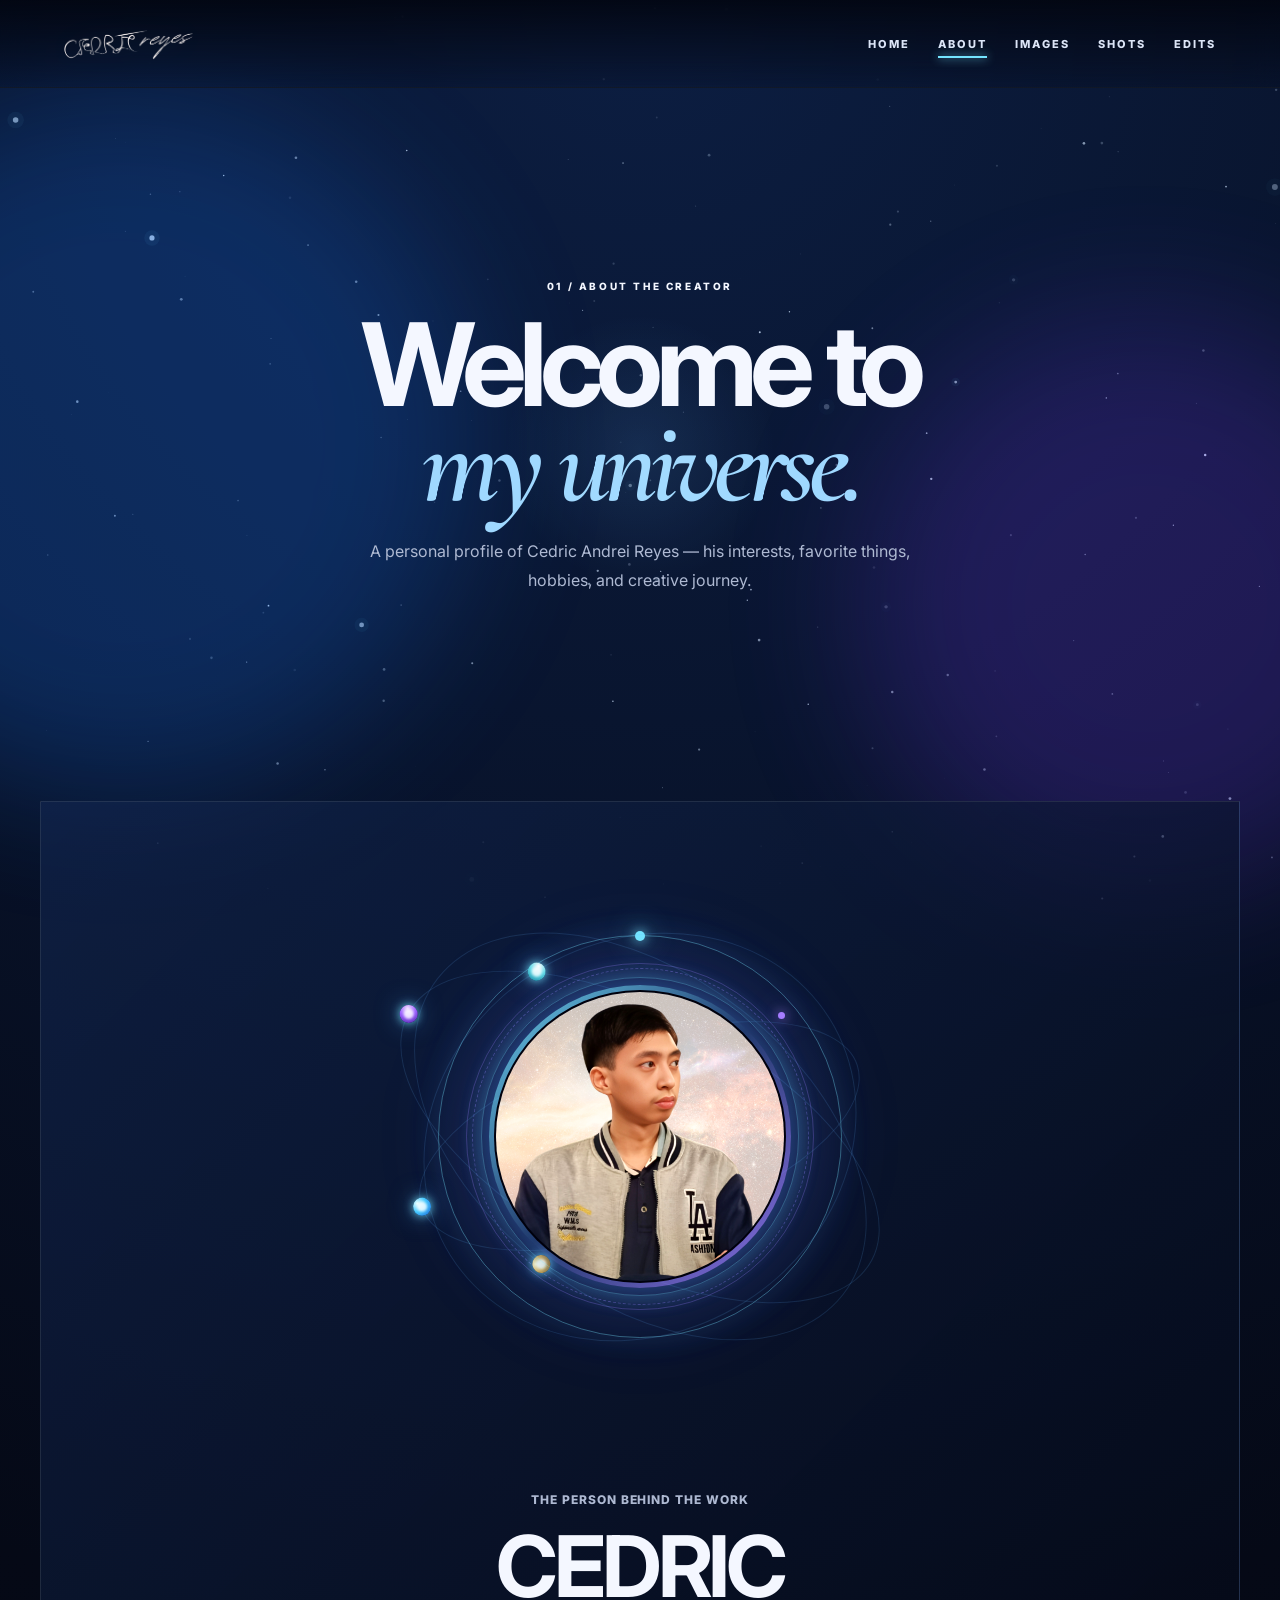
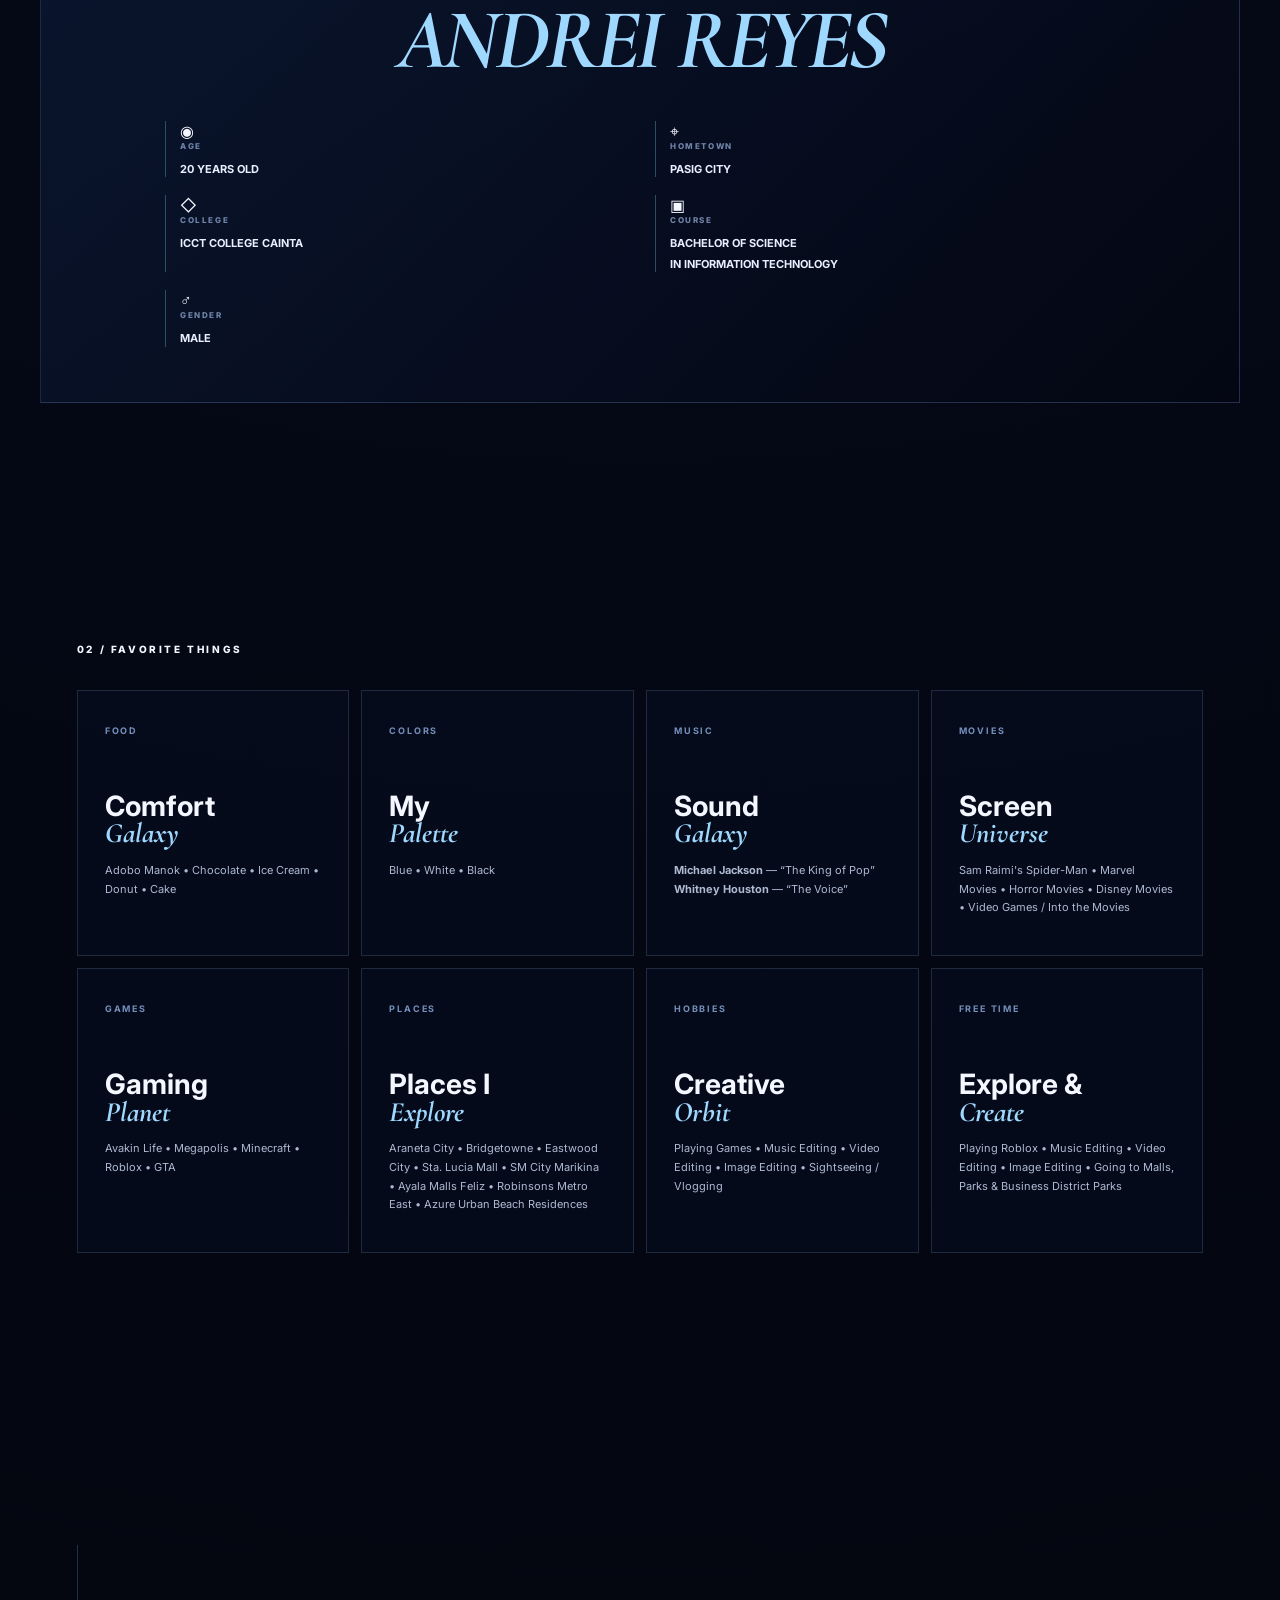
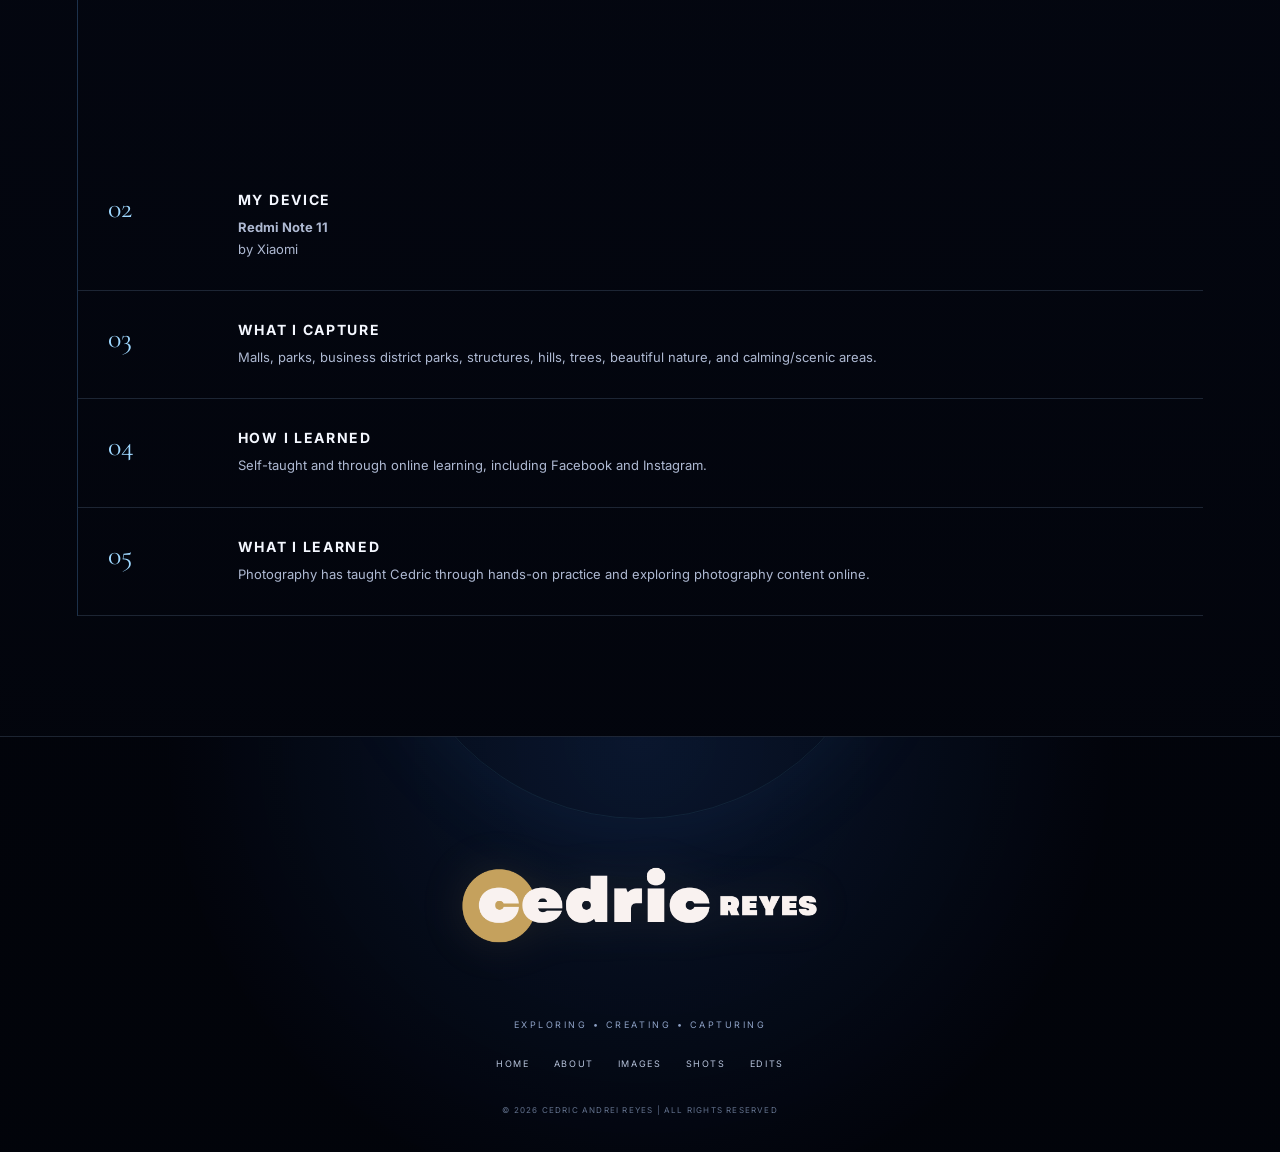
==== commit 978b7224: "Update profile name to Cedric Andrei Reyes" ====
--- a/about.html
+++ b/about.html
@@ -5,9 +5,126 @@
     <meta charset="utf-8">
     <meta name="viewport" content="width=device-width, initial-scale=1">
 
-    <title>About — Cedric Reyes</title>
+    <title>About — Cedric Andrei Reyes</title>
 
     <link rel="stylesheet" href="styles.css">
+
+    <style>
+        /* =========================================
+           ABOUT PAGE — CENTERED PROFILE
+        ========================================= */
+
+        .inner-page {
+            padding-top: 150px;
+        }
+
+        .profile {
+            width: 100%;
+        }
+
+        .profile-card {
+            width: 100%;
+            max-width: 1200px;
+            margin: 0 auto;
+            display: flex;
+            flex-direction: column;
+            align-items: center;
+            justify-content: center;
+            text-align: center;
+        }
+
+        /* CENTER PORTRAIT */
+        .intergalactic-portrait {
+            margin-left: auto;
+            margin-right: auto;
+        }
+
+        /* PROFILE INFORMATION */
+        .profile-info {
+            width: 100%;
+            max-width: 1050px;
+            margin: 60px auto 0;
+            text-align: center;
+        }
+
+        .profile-info .section-kicker {
+            text-align: center;
+        }
+
+        .profile-info h2 {
+            text-align: center;
+            margin-left: auto;
+            margin-right: auto;
+        }
+
+        .profile-info h2 span {
+            display: block;
+        }
+
+        /* PERSONAL DETAILS */
+        .profile-details {
+            width: 100%;
+            max-width: 950px;
+            margin: 45px auto 0;
+
+            display: grid;
+            grid-template-columns: repeat(2, 1fr);
+
+            gap: 18px 30px;
+
+            text-align: left;
+        }
+
+        .profile-detail {
+            width: 100%;
+        }
+
+        /* PAGE HERO CENTER */
+        .page-hero {
+            text-align: center;
+            margin-left: auto;
+            margin-right: auto;
+        }
+
+        .page-hero .section-kicker,
+        .page-hero p {
+            margin-left: auto;
+            margin-right: auto;
+        }
+
+        /* MOBILE */
+        @media (max-width: 700px) {
+
+            .inner-page {
+                padding-top: 125px;
+            }
+
+            .profile-card {
+                padding-left: 20px;
+                padding-right: 20px;
+            }
+
+            .profile-info {
+                margin-top: 45px;
+            }
+
+            .profile-details {
+                grid-template-columns: 1fr;
+                gap: 14px;
+                text-align: left;
+            }
+
+            .profile-detail {
+                text-align: left;
+            }
+
+            .page-hero {
+                padding-left: 20px;
+                padding-right: 20px;
+            }
+        }
+    </style>
+
 </head>
 
 <body>
@@ -29,13 +146,14 @@
         <a class="brand" href="index.html">
             <img
                 src="assets/header-logo.png"
-                alt="Cedric Reyes"
+                alt="Cedric Andrei Reyes"
             >
         </a>
 
         <button
             class="menu-toggle"
             aria-label="Open menu"
+            aria-expanded="false"
         >
             <span></span>
             <span></span>
@@ -96,7 +214,7 @@
             </h1>
 
             <p>
-                A personal profile of Cedric Reyes —
+                A personal profile of Cedric Andrei Reyes —
                 his interests, favorite things, hobbies,
                 and creative journey.
             </p>
@@ -120,30 +238,26 @@
 
                 <div class="intergalactic-portrait">
 
-                    <!-- Glow behind portrait -->
                     <div class="portrait-glow"></div>
 
-
-                    <!-- Rotating frame -->
                     <div class="portrait-ring ring-main"></div>
 
                     <div class="portrait-ring ring-inner"></div>
 
 
-                    <!-- Cedric portrait -->
+                    <!-- CEDRIC PORTRAIT -->
+
                     <div class="portrait-image">
 
                         <img
                             src="assets/CEDRIC_MAIN.png"
-                            alt="Cedric Reyes"
+                            alt="Cedric Andrei Reyes"
                         >
 
                     </div>
 
 
-                    <!-- =========================
-                         ORBIT 1
-                    ========================== -->
+                    <!-- ORBIT 1 -->
 
                     <div class="orbit orbit-1">
 
@@ -152,9 +266,7 @@
                     </div>
 
 
-                    <!-- =========================
-                         ORBIT 2
-                    ========================== -->
+                    <!-- ORBIT 2 -->
 
                     <div class="orbit orbit-2">
 
@@ -163,9 +275,7 @@
                     </div>
 
 
-                    <!-- =========================
-                         ORBIT 3
-                    ========================== -->
+                    <!-- ORBIT 3 -->
 
                     <div class="orbit orbit-3">
 
@@ -174,9 +284,7 @@
                     </div>
 
 
-                    <!-- =========================
-                         ORBIT 4
-                    ========================== -->
+                    <!-- ORBIT 4 -->
 
                     <div class="orbit orbit-4">
 
@@ -200,8 +308,9 @@
 
 
                     <h2>
-                        CEDRIC<br>
-                        <span>REYES</span>
+                        CEDRIC
+                        <br>
+                        <span>ANDREI REYES</span>
                     </h2>
 
 
@@ -757,7 +866,7 @@
         <img
             class="footer-logo"
             src="assets/footer-logo.png"
-            alt="Cedric Reyes"
+            alt="Cedric Andrei Reyes"
         >
 
         <p>
@@ -791,7 +900,7 @@
 
 
         <small>
-            © 2026 CEDRIC REYES | ALL RIGHTS RESERVED
+            © 2026 CEDRIC ANDREI REYES | ALL RIGHTS RESERVED
         </small>
 
     </footer>
--- a/styles.css
+++ b/styles.css
@@ -1,22 +1,2002 @@
 @import url('https://fonts.googleapis.com/css2?family=Cormorant+Garamond:wght@500;600;700&family=Inter:wght@400;500;600;700;800&display=swap');
-:root{--bg:#030611;--bg2:#071229;--text:#f4f7ff;--muted:#aeb9d2;--line:rgba(170,204,255,.16);--blue:#54a9ff;--cyan:#74e5ff;--purple:#9f7cff;--gold:#c9a15b}
-*{box-sizing:border-box}html{scroll-behavior:smooth}body{margin:0;background:radial-gradient(circle at 50% 0,#0c1e42 0,#050916 38%,#02040b 100%);color:var(--text);font-family:Inter,Arial,sans-serif;overflow-x:hidden}a{color:inherit;text-decoration:none}button{font:inherit}
-#stars{position:fixed;inset:0;width:100%;height:100%;z-index:-4;pointer-events:none}.nebula{position:fixed;border-radius:50%;filter:blur(70px);opacity:.22;z-index:-3;pointer-events:none}.nebula-a{width:55vw;height:55vw;left:-18vw;top:10vh;background:#1b7bff}.nebula-b{width:45vw;height:45vw;right:-12vw;top:35vh;background:#7136e9}.nebula-c{width:35vw;height:35vw;left:34vw;bottom:-18vw;background:#00b7d7}.cursor-glow{position:fixed;width:280px;height:280px;border-radius:50%;background:radial-gradient(circle,rgba(88,170,255,.13),transparent 68%);pointer-events:none;transform:translate(-50%,-50%);z-index:10;mix-blend-mode:screen}
-.site-header{position:fixed;top:0;left:0;right:0;height:88px;padding:15px 5vw;display:flex;align-items:center;justify-content:space-between;z-index:20;background:linear-gradient(180deg,rgba(2,5,15,.82),rgba(2,5,15,.12));backdrop-filter:blur(14px);border-bottom:1px solid rgba(180,210,255,.08)}.brand img{display:block;width:155px;height:auto;max-height:58px;object-fit:contain;object-position:left center}.nav{display:flex;gap:28px;align-items:center}.nav a{font-size:11px;font-weight:800;letter-spacing:.18em;color:#dce5f7;position:relative;padding:10px 0}.nav a:after{content:"";position:absolute;left:0;right:100%;bottom:3px;height:2px;background:var(--cyan);transition:.35s}.nav a:hover:after,.nav a.active:after{right:0}.menu-toggle{display:none;background:none;border:0}.menu-toggle span{display:block;width:25px;height:2px;background:white;margin:5px}
-.hero{min-height:100svh;position:relative;display:grid;place-items:center;padding:140px 6vw 80px;overflow:hidden;background:linear-gradient(180deg,rgba(0,0,0,.12),rgba(2,5,14,.72))}.hero:before{content:"";position:absolute;inset:12%;border:1px solid rgba(130,180,255,.08);border-radius:50%;transform:scaleX(1.6);opacity:.6}.hero-content{max-width:950px;text-align:center;position:relative;z-index:2}.eyebrow,.section-kicker{font-size:10px;letter-spacing:.26em;font-weight:800;color:#b9c7e5}.eyebrow{display:inline-flex;gap:10px;align-items:center;border:1px solid var(--line);padding:10px 14px;border-radius:99px;background:rgba(7,16,38,.5)}.eyebrow span{width:6px;height:6px;border-radius:50%;background:var(--cyan);box-shadow:0 0 15px var(--cyan)}.hero-logo{width:min(700px,85vw);height:auto;display:block;margin:34px auto 24px;filter:drop-shadow(0 0 18px rgba(116,229,255,.18))}.hero h1{font-size:clamp(42px,7vw,88px);line-height:.96;letter-spacing:-.055em;margin:0;font-weight:800}.hero h1 em,.page-hero h1 span,.split h2 span,.feature-copy h2 span,.closing h2 span{font-family:"Cormorant Garamond",serif;font-weight:600;font-style:italic;color:#9fd8ff}.hero p{max-width:650px;margin:25px auto;color:var(--muted);line-height:1.8;font-size:14px}.hero-actions{display:flex;justify-content:center;gap:12px;margin-top:28px}.btn{display:inline-flex;align-items:center;gap:18px;padding:15px 20px;border-radius:2px;font-size:10px;font-weight:800;letter-spacing:.16em;transition:.3s}.btn-primary{background:#eaf4ff;color:#071020}.btn-primary:hover{transform:translateY(-3px);box-shadow:0 12px 40px rgba(87,171,255,.28)}.btn-ghost{border:1px solid var(--line);background:rgba(255,255,255,.02)}.btn-ghost:hover{background:rgba(255,255,255,.08)}.scroll-cue{position:absolute;bottom:28px;font-size:9px;letter-spacing:.25em;color:#8090ad}.scroll-cue span{margin-left:10px;color:var(--cyan)}
-.hero-orbit{position:absolute;border:1px solid rgba(105,183,255,.12);border-radius:50%;pointer-events:none}.orbit-1{width:65vw;height:25vw;transform:rotate(-15deg)}.orbit-2{width:78vw;height:38vw;transform:rotate(25deg)}
-.section{width:min(1180px,88vw);margin:0 auto;padding:120px 0}.intro{padding-top:150px}.split{display:grid;grid-template-columns:1fr 1fr;gap:10vw;align-items:end;margin-top:25px}.split h2,.feature-copy h2,.closing h2{font-size:clamp(44px,6vw,78px);line-height:.94;letter-spacing:-.055em;margin:0}.lead,.feature-copy>p,.closing p{color:var(--muted);line-height:1.9;font-size:14px}.text-link{display:inline-block;margin-top:24px;padding-bottom:8px;border-bottom:1px solid #6cb9ff;font-size:10px;font-weight:800;letter-spacing:.18em}.text-link span{margin-left:18px}
-.interest-grid{display:grid;grid-template-columns:repeat(4,1fr);gap:14px;margin-top:35px}.interest-card{min-height:340px;border:1px solid var(--line);background:linear-gradient(145deg,rgba(16,31,65,.65),rgba(4,8,21,.7));padding:26px;position:relative;overflow:hidden}.interest-card:before{content:"";position:absolute;inset:auto -30% -45% -30%;height:65%;background:radial-gradient(circle,rgba(61,149,255,.16),transparent 65%)}.interest-card>span{font-size:9px;color:#6f84aa;letter-spacing:.18em}.interest-card h3{font-size:18px;letter-spacing:.08em;margin-top:155px}.interest-card p{font-size:12px;color:var(--muted);line-height:1.6}.planet{position:absolute;width:105px;height:105px;border-radius:50%;top:30px;right:25px;box-shadow:inset -16px -14px 30px rgba(0,0,0,.45),0 0 50px rgba(80,180,255,.18)}.planet-blue{background:radial-gradient(circle at 30% 25%,#b7eaff,#2f83d8 42%,#08214c)}.planet-purple{background:radial-gradient(circle at 35% 25%,#e3ccff,#7445dc 43%,#1a103e)}.planet-cyan{background:radial-gradient(circle at 32% 25%,#d0ffff,#3fc8df 43%,#073a50)}.planet-gold{background:radial-gradient(circle at 30% 25%,#fff2bf,#b88a3e 45%,#3a2410)}
-.feature-wrap{display:grid;grid-template-columns:.9fr 1.1fr;gap:8vw;align-items:center;margin-top:30px}.feature-copy .eyebrow{margin-bottom:22px}.feature-image{position:relative;border:1px solid var(--line);padding:12px;background:rgba(255,255,255,.02)}.feature-image img{display:block;width:100%;aspect-ratio:1/1;object-fit:cover;filter:saturate(.9) contrast(1.05)}.image-label{position:absolute;left:28px;bottom:28px;padding:9px 12px;background:rgba(2,5,14,.76);border:1px solid var(--line);font-size:9px;letter-spacing:.2em}
-.marquee{display:flex;overflow:hidden;border-top:1px solid var(--line);border-bottom:1px solid var(--line);padding:17px 0;white-space:nowrap;color:#9db0d4;font-size:10px;font-weight:800;letter-spacing:.25em}.marquee div{flex:0 0 auto;animation:marquee 26s linear infinite;padding-right:2rem}@keyframes marquee{to{transform:translateX(-100%)}}
-.closing{text-align:center;padding-bottom:150px}.closing-inner{border:1px solid var(--line);padding:90px 7vw;background:radial-gradient(circle at center,rgba(31,72,145,.24),rgba(3,6,17,.6));position:relative;overflow:hidden}.closing-inner:after{content:"";position:absolute;width:300px;height:300px;border:1px solid rgba(116,229,255,.12);border-radius:50%;right:-120px;bottom:-170px}
-.inner-page{padding-top:88px}.page-hero{width:min(1180px,88vw);margin:0 auto;padding:130px 0 70px}.page-hero h1{font-size:clamp(62px,9vw,130px);line-height:.82;letter-spacing:-.065em;margin:25px 0}.page-hero p{max-width:600px;color:var(--muted);line-height:1.8}.profile-card{min-height:390px;border:1px solid var(--line);background:linear-gradient(135deg,rgba(18,38,80,.62),rgba(4,7,18,.7));padding:55px;position:relative;overflow:hidden}.profile-card h2{font-size:clamp(50px,8vw,100px);line-height:.8;margin:20px 0}.profile-card h2 span{font-family:"Cormorant Garamond";font-style:italic;color:#9fd8ff}.profile-card p{color:var(--muted);line-height:1.9;font-size:12px;letter-spacing:.08em}.profile-ring{position:absolute;width:520px;height:520px;border:1px solid rgba(95,177,255,.14);border-radius:50%;right:-130px;top:-90px;box-shadow:0 0 80px rgba(45,129,255,.1)}
-.favorites-grid{display:grid;grid-template-columns:repeat(4,1fr);gap:12px;margin-top:35px}.favorite{border:1px solid var(--line);padding:27px;min-height:235px;background:rgba(7,15,34,.58);transition:.35s}.favorite:hover{background:rgba(18,37,74,.65);transform:translateY(-5px)}.favorite b{font-size:9px;letter-spacing:.2em;color:#7590bc}.favorite h3{font-size:28px;line-height:.95;margin:55px 0 14px}.favorite h3 span{font-family:"Cormorant Garamond";font-style:italic;color:#9fd8ff}.favorite p{font-size:11px;line-height:1.7;color:var(--muted)}
-.timeline{margin-top:40px;border-left:1px solid rgba(104,178,255,.25)}.timeline-item{display:grid;grid-template-columns:100px 1fr;gap:30px;padding:30px 0 30px 30px;border-bottom:1px solid var(--line)}.timeline-item>span{font-family:"Cormorant Garamond";font-size:28px;color:#9fd8ff}.timeline-item h3{margin:0 0 8px;font-size:14px;letter-spacing:.12em}.timeline-item p{margin:0;color:var(--muted);font-size:13px;line-height:1.7}
-.gallery-heading{padding-bottom:20px}.gallery-section{padding-top:20px}.gallery{display:grid;grid-template-columns:repeat(3,1fr);gap:15px}.gallery-item{margin:0;border:1px solid var(--line);padding:10px;background:rgba(8,14,30,.6);cursor:pointer;overflow:hidden}.gallery-item img{width:100%;display:block;aspect-ratio:1/1;object-fit:cover;transition:transform .7s cubic-bezier(.2,.8,.2,1),filter .5s}.gallery-item:hover img{transform:scale(1.045);filter:saturate(1.1) brightness(1.08)}.gallery-item figcaption{font-size:9px;letter-spacing:.18em;color:#8395b5;padding:14px 6px 5px}
-.site-footer{min-height:330px;border-top:1px solid var(--line);padding:65px 6vw 35px;text-align:center;background:radial-gradient(circle at 50% 0,rgba(28,65,126,.3),rgba(2,4,11,.92) 62%);position:relative;overflow:hidden}.footer-logo{width:min(360px,72vw);height:auto;display:block;margin:0 auto 15px;filter:drop-shadow(0 0 22px rgba(201,161,91,.12))}.site-footer p{font-size:9px;letter-spacing:.28em;color:#8ea2c6}.footer-nav{display:flex;justify-content:center;gap:24px;margin:28px 0}.footer-nav a{font-size:9px;letter-spacing:.18em;color:#b7c4dc}.site-footer small{font-size:8px;letter-spacing:.15em;color:#63728e}
-.lightbox{position:fixed;inset:0;background:rgba(0,2,9,.94);backdrop-filter:blur(18px);display:none;align-items:center;justify-content:center;z-index:50;padding:50px}.lightbox.open{display:flex}.lightbox img{max-width:92vw;max-height:86vh;object-fit:contain;border:1px solid var(--line);box-shadow:0 0 80px rgba(50,145,255,.14)}.lightbox-close{position:absolute;right:25px;top:20px;background:none;border:0;color:white;font-size:40px;cursor:pointer}.lightbox-caption{position:absolute;bottom:22px;left:0;right:0;text-align:center;font-size:9px;letter-spacing:.2em;color:#aeb9d2}
-.reveal{opacity:0;transform:translateY(30px);transition:opacity .8s ease,transform .8s cubic-bezier(.2,.8,.2,1)}.reveal.visible{opacity:1;transform:none}.tilt{transform-style:preserve-3d}.tilt.visible:hover{transition:transform .12s ease}
-@media(max-width:900px){.nav{gap:16px}.interest-grid,.favorites-grid{grid-template-columns:repeat(2,1fr)}.gallery{grid-template-columns:repeat(2,1fr)}.feature-wrap,.split{grid-template-columns:1fr;gap:45px}}
-@media(max-width:680px){.site-header{height:76px;padding:12px 5vw}.brand img{width:150px}.menu-toggle{display:block;position:relative;z-index:22}.nav{position:fixed;inset:76px 0 auto 0;background:rgba(2,5,15,.97);backdrop-filter:blur(18px);border-bottom:1px solid var(--line);padding:30px 7vw;display:grid;gap:5px;transform:translateY(-140%);transition:.4s}.nav.open{transform:none}.nav a{font-size:14px;padding:16px 0}.hero{padding-top:120px}.hero-logo{width:92vw}.hero h1{font-size:47px}.hero p{font-size:13px}.section{padding:85px 0}.interest-grid,.favorites-grid,.gallery{grid-template-columns:1fr}.interest-card{min-height:290px}.interest-card h3{margin-top:135px}.profile-card{padding:35px;min-height:420px}.profile-ring{width:350px;height:350px;right:-180px;top:-90px}.page-hero{padding:95px 0 45px}.page-hero h1{font-size:64px}.timeline-item{grid-template-columns:60px 1fr;gap:18px;padding-left:18px}.footer-nav{flex-wrap:wrap;gap:16px}.cursor-glow{display:none}.closing-inner{padding:65px 25px}}
-@media(prefers-reduced-motion:reduce){*,*::before,*::after{scroll-behavior:auto!important;animation:none!important;transition:none!important}}
+
+/* =========================================================
+   CEDRIC REYES — COSMIC PORTFOLIO
+   MASTER STYLESHEET
+   ========================================================= */
+
+:root {
+    --bg: #030611;
+    --bg2: #071229;
+    --text: #f4f7ff;
+    --muted: #aeb9d2;
+    --line: rgba(170, 204, 255, 0.16);
+
+    --blue: #54a9ff;
+    --cyan: #74e5ff;
+    --purple: #9f7cff;
+    --gold: #c9a15b;
+
+    --shadow-blue: rgba(84, 169, 255, 0.25);
+    --shadow-cyan: rgba(116, 229, 255, 0.25);
+}
+
+/* =========================================================
+   RESET
+   ========================================================= */
+
+* {
+    box-sizing: border-box;
+}
+
+html {
+    scroll-behavior: smooth;
+}
+
+body {
+    margin: 0;
+    background:
+        radial-gradient(
+            circle at 50% 0%,
+            #0c1e42 0%,
+            #050916 38%,
+            #02040b 100%
+        );
+    color: var(--text);
+    font-family: Inter, Arial, sans-serif;
+    overflow-x: hidden;
+}
+
+img {
+    max-width: 100%;
+}
+
+a {
+    color: inherit;
+    text-decoration: none;
+}
+
+button {
+    font: inherit;
+}
+
+::selection {
+    background: rgba(116, 229, 255, 0.25);
+    color: #fff;
+}
+
+/* =========================================================
+   COSMIC BACKGROUND
+   ========================================================= */
+
+#stars {
+    position: fixed;
+    inset: 0;
+    width: 100%;
+    height: 100%;
+    z-index: -4;
+    pointer-events: none;
+}
+
+.nebula {
+    position: fixed;
+    border-radius: 50%;
+    filter: blur(70px);
+    opacity: 0.22;
+    z-index: -3;
+    pointer-events: none;
+    animation: nebulaFloat 15s ease-in-out infinite alternate;
+}
+
+.nebula-a {
+    width: 55vw;
+    height: 55vw;
+    left: -18vw;
+    top: 10vh;
+    background: #1b7bff;
+}
+
+.nebula-b {
+    width: 45vw;
+    height: 45vw;
+    right: -12vw;
+    top: 35vh;
+    background: #7136e9;
+    animation-delay: -5s;
+}
+
+.nebula-c {
+    width: 35vw;
+    height: 35vw;
+    left: 34vw;
+    bottom: -18vw;
+    background: #00b7d7;
+    animation-delay: -9s;
+}
+
+@keyframes nebulaFloat {
+    0% {
+        transform: translate3d(0, 0, 0) scale(1);
+    }
+
+    100% {
+        transform: translate3d(25px, -20px, 0) scale(1.08);
+    }
+}
+
+.cursor-glow {
+    position: fixed;
+    width: 280px;
+    height: 280px;
+    border-radius: 50%;
+    background:
+        radial-gradient(
+            circle,
+            rgba(88, 170, 255, 0.13),
+            transparent 68%
+        );
+    pointer-events: none;
+    transform: translate(-50%, -50%);
+    z-index: 10;
+    mix-blend-mode: screen;
+}
+
+/* =========================================================
+   HEADER
+   ========================================================= */
+
+.site-header {
+    position: fixed;
+    top: 0;
+    left: 0;
+    right: 0;
+
+    height: 88px;
+    padding: 15px 5vw;
+
+    display: flex;
+    align-items: center;
+    justify-content: space-between;
+
+    z-index: 20;
+
+    background:
+        linear-gradient(
+            180deg,
+            rgba(2, 5, 15, 0.88),
+            rgba(2, 5, 15, 0.16)
+        );
+
+    backdrop-filter: blur(14px);
+
+    border-bottom: 1px solid rgba(180, 210, 255, 0.08);
+}
+
+.brand img {
+    display: block;
+    width: 155px;
+    height: auto;
+    max-height: 58px;
+    object-fit: contain;
+    object-position: left center;
+    filter: drop-shadow(0 0 15px rgba(116, 229, 255, 0.12));
+}
+
+.nav {
+    display: flex;
+    gap: 28px;
+    align-items: center;
+}
+
+.nav a {
+    font-size: 11px;
+    font-weight: 800;
+    letter-spacing: 0.18em;
+    color: #dce5f7;
+    position: relative;
+    padding: 10px 0;
+}
+
+.nav a::after {
+    content: "";
+    position: absolute;
+    left: 0;
+    right: 100%;
+    bottom: 3px;
+    height: 2px;
+    background: var(--cyan);
+    box-shadow: 0 0 10px var(--cyan);
+    transition: 0.35s;
+}
+
+.nav a:hover::after,
+.nav a.active::after {
+    right: 0;
+}
+
+.menu-toggle {
+    display: none;
+    background: none;
+    border: 0;
+    cursor: pointer;
+}
+
+.menu-toggle span {
+    display: block;
+    width: 25px;
+    height: 2px;
+    background: white;
+    margin: 5px;
+    transition: 0.3s;
+}
+
+/* =========================================================
+   HERO
+   ========================================================= */
+
+.hero {
+    min-height: 100svh;
+    position: relative;
+
+    display: grid;
+    place-items: center;
+
+    padding: 140px 6vw 80px;
+    overflow: hidden;
+
+    background:
+        linear-gradient(
+            180deg,
+            rgba(0, 0, 0, 0.12),
+            rgba(2, 5, 14, 0.72)
+        );
+}
+
+.hero::before {
+    content: "";
+    position: absolute;
+    inset: 12%;
+
+    border: 1px solid rgba(130, 180, 255, 0.08);
+    border-radius: 50%;
+
+    transform: scaleX(1.6);
+    opacity: 0.6;
+}
+
+.hero-content {
+    max-width: 950px;
+    text-align: center;
+    position: relative;
+    z-index: 2;
+}
+
+.eyebrow,
+.section-kicker {
+    font-size: 10px;
+    letter-spacing: 0.26em;
+    font-weight: 800;
+}
+
+.eyebrow {
+    display: inline-flex;
+    gap: 10px;
+    align-items: center;
+
+    border: 1px solid var(--line);
+    padding: 10px 14px;
+    border-radius: 99px;
+
+    background: rgba(7, 16, 38, 0.5);
+}
+
+.eyebrow span {
+    width: 6px;
+    height: 6px;
+    border-radius: 50%;
+
+    background: var(--cyan);
+    box-shadow: 0 0 15px var(--cyan);
+
+    animation: pulseDot 1.8s ease-in-out infinite;
+}
+
+@keyframes pulseDot {
+    0%,
+    100% {
+        transform: scale(1);
+        opacity: 0.7;
+    }
+
+    50% {
+        transform: scale(1.7);
+        opacity: 1;
+    }
+}
+
+.hero-logo {
+    width: min(700px, 85vw);
+    height: auto;
+    display: block;
+    margin: 34px auto 24px;
+
+    filter:
+        drop-shadow(0 0 18px rgba(116, 229, 255, 0.18));
+}
+
+.hero h1 {
+    font-size: clamp(42px, 7vw, 88px);
+    line-height: 0.96;
+    letter-spacing: -0.055em;
+    margin: 0;
+    font-weight: 800;
+}
+
+.hero h1 em,
+.page-hero h1 span,
+.split h2 span,
+.feature-copy h2 span,
+.closing h2 span {
+    font-family: "Cormorant Garamond", serif;
+    font-weight: 600;
+    font-style: italic;
+    color: #9fd8ff;
+}
+
+.hero p {
+    max-width: 650px;
+    margin: 25px auto;
+    color: var(--muted);
+    line-height: 1.8;
+    font-size: 14px;
+}
+
+.hero-actions {
+    display: flex;
+    justify-content: center;
+    gap: 12px;
+    margin-top: 28px;
+}
+
+.btn {
+    display: inline-flex;
+    align-items: center;
+    gap: 18px;
+
+    padding: 15px 20px;
+    border-radius: 2px;
+
+    font-size: 10px;
+    font-weight: 800;
+    letter-spacing: 0.16em;
+
+    transition: 0.3s;
+}
+
+.btn-primary {
+    background: #eaf4ff;
+    color: #071020;
+}
+
+.btn-primary:hover {
+    transform: translateY(-3px);
+    box-shadow: 0 12px 40px rgba(87, 171, 255, 0.28);
+}
+
+.btn-ghost {
+    border: 1px solid var(--line);
+    background: rgba(255, 255, 255, 0.02);
+}
+
+.btn-ghost:hover {
+    background: rgba(255, 255, 255, 0.08);
+}
+
+.scroll-cue {
+    position: absolute;
+    bottom: 28px;
+
+    font-size: 9px;
+    letter-spacing: 0.25em;
+    color: #8090ad;
+}
+
+.scroll-cue span {
+    margin-left: 10px;
+    color: var(--cyan);
+}
+
+.hero-orbit {
+    position: absolute;
+    border: 1px solid rgba(105, 183, 255, 0.12);
+    border-radius: 50%;
+    pointer-events: none;
+}
+
+.hero-orbit.orbit-1 {
+    width: 65vw;
+    height: 25vw;
+    transform: rotate(-15deg);
+}
+
+.hero-orbit.orbit-2 {
+    width: 78vw;
+    height: 38vw;
+    transform: rotate(25deg);
+}
+
+/* =========================================================
+   SECTIONS
+   ========================================================= */
+
+.section {
+    width: min(1180px, 88vw);
+    margin: 0 auto;
+    padding: 120px 0;
+}
+
+.intro {
+    padding-top: 150px;
+}
+
+.split {
+    display: grid;
+    grid-template-columns: 1fr 1fr;
+    gap: 10vw;
+    align-items: end;
+    margin-top: 25px;
+}
+
+.split h2,
+.feature-copy h2,
+.closing h2 {
+    font-size: clamp(44px, 6vw, 78px);
+    line-height: 0.94;
+    letter-spacing: -0.055em;
+    margin: 0;
+}
+
+.lead,
+.feature-copy > p,
+.closing p {
+    color: var(--muted);
+    line-height: 1.9;
+    font-size: 14px;
+}
+
+.text-link {
+    display: inline-block;
+    margin-top: 24px;
+    padding-bottom: 8px;
+
+    border-bottom: 1px solid #6cb9ff;
+
+    font-size: 10px;
+    font-weight: 800;
+    letter-spacing: 0.18em;
+}
+
+.text-link span {
+    margin-left: 18px;
+}
+
+/* =========================================================
+   INTEREST CARDS
+   ========================================================= */
+
+.interest-grid {
+    display: grid;
+    grid-template-columns: repeat(4, 1fr);
+    gap: 14px;
+    margin-top: 35px;
+}
+
+.interest-card {
+    min-height: 340px;
+
+    border: 1px solid var(--line);
+
+    background:
+        linear-gradient(
+            145deg,
+            rgba(16, 31, 65, 0.65),
+            rgba(4, 8, 21, 0.7)
+        );
+
+    padding: 26px;
+
+    position: relative;
+    overflow: hidden;
+
+    transition:
+        transform 0.4s ease,
+        border-color 0.4s ease,
+        box-shadow 0.4s ease;
+}
+
+.interest-card:hover {
+    transform: translateY(-8px);
+    border-color: rgba(116, 229, 255, 0.3);
+    box-shadow: 0 20px 60px rgba(31, 107, 201, 0.14);
+}
+
+.interest-card::before {
+    content: "";
+    position: absolute;
+    inset: auto -30% -45% -30%;
+
+    height: 65%;
+
+    background:
+        radial-gradient(
+            circle,
+            rgba(61, 149, 255, 0.16),
+            transparent 65%
+        );
+}
+
+.interest-card > span {
+    font-size: 9px;
+    color: #6f84aa;
+    letter-spacing: 0.18em;
+}
+
+.interest-card h3 {
+    font-size: 18px;
+    letter-spacing: 0.08em;
+    margin-top: 155px;
+}
+
+.interest-card p {
+    font-size: 12px;
+    color: var(--muted);
+    line-height: 1.6;
+}
+
+.planet {
+    position: absolute;
+
+    width: 105px;
+    height: 105px;
+
+    border-radius: 50%;
+
+    top: 30px;
+    right: 25px;
+
+    box-shadow:
+        inset -16px -14px 30px rgba(0, 0, 0, 0.45),
+        0 0 50px rgba(80, 180, 255, 0.18);
+}
+
+.planet-blue {
+    background:
+        radial-gradient(
+            circle at 30% 25%,
+            #b7eaff,
+            #2f83d8 42%,
+            #08214c
+        );
+}
+
+.planet-purple {
+    background:
+        radial-gradient(
+            circle at 35% 25%,
+            #e3ccff,
+            #7445dc 43%,
+            #1a103e
+        );
+}
+
+.planet-cyan {
+    background:
+        radial-gradient(
+            circle at 32% 25%,
+            #d0ffff,
+            #3fc8df 43%,
+            #073a50
+        );
+}
+
+.planet-gold {
+    background:
+        radial-gradient(
+            circle at 30% 25%,
+            #fff2bf,
+            #b88a3e 45%,
+            #3a2410
+        );
+}
+
+/* =========================================================
+   FEATURE SECTION
+   ========================================================= */
+
+.feature-wrap {
+    display: grid;
+    grid-template-columns: 0.9fr 1.1fr;
+
+    gap: 8vw;
+    align-items: center;
+
+    margin-top: 30px;
+}
+
+.feature-copy .eyebrow {
+    margin-bottom: 22px;
+}
+
+.feature-image {
+    position: relative;
+
+    border: 1px solid var(--line);
+    padding: 12px;
+
+    background: rgba(255, 255, 255, 0.02);
+}
+
+.feature-image img {
+    display: block;
+    width: 100%;
+    aspect-ratio: 1 / 1;
+
+    object-fit: cover;
+
+    filter: saturate(0.9) contrast(1.05);
+}
+
+.image-label {
+    position: absolute;
+
+    left: 28px;
+    bottom: 28px;
+
+    padding: 9px 12px;
+
+    background: rgba(2, 5, 14, 0.76);
+    border: 1px solid var(--line);
+
+    font-size: 9px;
+    letter-spacing: 0.2em;
+}
+
+/* =========================================================
+   MARQUEE
+   ========================================================= */
+
+.marquee {
+    display: flex;
+    overflow: hidden;
+
+    border-top: 1px solid var(--line);
+    border-bottom: 1px solid var(--line);
+
+    padding: 17px 0;
+
+    white-space: nowrap;
+
+    color: #9db0d4;
+
+    font-size: 10px;
+    font-weight: 800;
+    letter-spacing: 0.25em;
+}
+
+.marquee div {
+    flex: 0 0 auto;
+
+    animation: marquee 26s linear infinite;
+
+    padding-right: 2rem;
+}
+
+@keyframes marquee {
+    to {
+        transform: translateX(-100%);
+    }
+}
+
+/* =========================================================
+   CLOSING
+   ========================================================= */
+
+.closing {
+    text-align: center;
+    padding-bottom: 150px;
+}
+
+.closing-inner {
+    border: 1px solid var(--line);
+
+    padding: 90px 7vw;
+
+    background:
+        radial-gradient(
+            circle at center,
+            rgba(31, 72, 145, 0.24),
+            rgba(3, 6, 17, 0.6)
+        );
+
+    position: relative;
+    overflow: hidden;
+}
+
+.closing-inner::after {
+    content: "";
+
+    position: absolute;
+
+    width: 300px;
+    height: 300px;
+
+    border: 1px solid rgba(116, 229, 255, 0.12);
+
+    border-radius: 50%;
+
+    right: -120px;
+    bottom: -170px;
+}
+
+/* =========================================================
+   INNER PAGES
+   ========================================================= */
+
+.inner-page {
+    padding-top: 88px;
+}
+
+.page-hero {
+    width: min(1180px, 88vw);
+    margin: 0 auto;
+    padding: 130px 0 70px;
+}
+
+.page-hero h1 {
+    font-size: clamp(62px, 9vw, 130px);
+    line-height: 0.82;
+    letter-spacing: -0.065em;
+    margin: 25px 0;
+}
+
+.page-hero p {
+    max-width: 600px;
+    color: var(--muted);
+    line-height: 1.8;
+}
+
+/* =========================================================
+   PROFILE CARD
+   ========================================================= */
+
+.profile-card {
+    min-height: 390px;
+
+    border: 1px solid var(--line);
+
+    background:
+        linear-gradient(
+            135deg,
+            rgba(18, 38, 80, 0.62),
+            rgba(4, 7, 18, 0.7)
+        );
+
+    padding: 55px;
+
+    position: relative;
+    overflow: hidden;
+}
+
+.profile-card h2 {
+    font-size: clamp(50px, 8vw, 100px);
+    line-height: 0.8;
+    margin: 20px 0;
+}
+
+.profile-card h2 span {
+    font-family: "Cormorant Garamond";
+    font-style: italic;
+    color: #9fd8ff;
+}
+
+.profile-card p {
+    color: var(--muted);
+    line-height: 1.9;
+    font-size: 12px;
+    letter-spacing: 0.08em;
+}
+
+.profile-ring {
+    position: absolute;
+
+    width: 520px;
+    height: 520px;
+
+    border: 1px solid rgba(95, 177, 255, 0.14);
+    border-radius: 50%;
+
+    right: -130px;
+    top: -90px;
+
+    box-shadow: 0 0 80px rgba(45, 129, 255, 0.1);
+}
+
+/* =========================================================
+   INTERGALACTIC CEDRIC PORTRAIT
+   ========================================================= */
+
+.intergalactic-portrait {
+    width: min(560px, 100%);
+    aspect-ratio: 1 / 1;
+
+    position: relative;
+
+    display: grid;
+    place-items: center;
+
+    margin: 0 auto;
+
+    perspective: 1200px;
+}
+
+/* Main glow behind portrait */
+
+.portrait-glow {
+    position: absolute;
+
+    width: 78%;
+    height: 78%;
+
+    border-radius: 50%;
+
+    background:
+        radial-gradient(
+            circle,
+            rgba(80, 170, 255, 0.35) 0%,
+            rgba(91, 85, 255, 0.2) 35%,
+            rgba(0, 0, 0, 0) 72%
+        );
+
+    filter: blur(30px);
+
+    animation: portraitGlow 4s ease-in-out infinite alternate;
+}
+
+@keyframes portraitGlow {
+    0% {
+        transform: scale(0.92);
+        opacity: 0.65;
+    }
+
+    100% {
+        transform: scale(1.08);
+        opacity: 1;
+    }
+}
+
+/* Portrait image */
+
+.portrait-image {
+    position: relative;
+
+    width: 54%;
+    aspect-ratio: 1 / 1;
+
+    border-radius: 50%;
+
+    padding: 5px;
+
+    background:
+        linear-gradient(
+            135deg,
+            rgba(116, 229, 255, 0.9),
+            rgba(84, 169, 255, 0.2),
+            rgba(159, 124, 255, 0.9)
+        );
+
+    box-shadow:
+        0 0 30px rgba(84, 169, 255, 0.3),
+        0 0 90px rgba(84, 169, 255, 0.15);
+
+    z-index: 5;
+
+    animation: portraitFloat 6s ease-in-out infinite;
+}
+
+.portrait-image::before {
+    content: "";
+
+    position: absolute;
+    inset: -8px;
+
+    border-radius: 50%;
+
+    border: 1px solid rgba(116, 229, 255, 0.28);
+
+    box-shadow:
+        0 0 25px rgba(116, 229, 255, 0.2);
+
+    pointer-events: none;
+}
+
+.portrait-image img {
+    width: 100%;
+    height: 100%;
+
+    display: block;
+
+    border-radius: 50%;
+
+    object-fit: cover;
+
+    object-position: center;
+
+    background: #050a18;
+
+    border: 2px solid rgba(3, 6, 17, 0.9);
+
+    filter:
+        saturate(1.05)
+        contrast(1.05)
+        brightness(1.03);
+}
+
+@keyframes portraitFloat {
+    0%,
+    100% {
+        transform: translateY(0) scale(1);
+    }
+
+    50% {
+        transform: translateY(-10px) scale(1.015);
+    }
+}
+
+/* =========================================================
+   PORTRAIT RINGS
+   ========================================================= */
+
+.portrait-ring {
+    position: absolute;
+
+    border-radius: 50%;
+
+    pointer-events: none;
+
+    z-index: 2;
+}
+
+.ring-main {
+    width: 72%;
+    height: 72%;
+
+    border:
+        1px solid rgba(116, 229, 255, 0.38);
+
+    box-shadow:
+        0 0 30px rgba(84, 169, 255, 0.1);
+
+    animation: ringSpin 18s linear infinite;
+}
+
+.ring-main::before,
+.ring-main::after {
+    content: "";
+
+    position: absolute;
+
+    border-radius: 50%;
+}
+
+.ring-main::before {
+    inset: 8%;
+
+    border:
+        1px dashed rgba(159, 124, 255, 0.35);
+}
+
+.ring-main::after {
+    width: 10px;
+    height: 10px;
+
+    top: -5px;
+    left: 50%;
+
+    transform: translateX(-50%);
+
+    background: var(--cyan);
+
+    box-shadow:
+        0 0 12px var(--cyan),
+        0 0 30px var(--cyan);
+}
+
+.ring-inner {
+    width: 62%;
+    height: 62%;
+
+    border:
+        1px solid rgba(159, 124, 255, 0.28);
+
+    animation:
+        ringSpinReverse
+        12s
+        linear
+        infinite;
+}
+
+.ring-inner::before {
+    content: "";
+
+    position: absolute;
+
+    width: 7px;
+    height: 7px;
+
+    right: 8%;
+    top: 14%;
+
+    border-radius: 50%;
+
+    background: #a87cff;
+
+    box-shadow:
+        0 0 12px #a87cff,
+        0 0 28px #8d61ff;
+}
+
+@keyframes ringSpin {
+    from {
+        transform: rotate(0deg);
+    }
+
+    to {
+        transform: rotate(360deg);
+    }
+}
+
+@keyframes ringSpinReverse {
+    from {
+        transform: rotate(360deg);
+    }
+
+    to {
+        transform: rotate(0deg);
+    }
+}
+
+/* =========================================================
+   ORBITING PLANETS
+   ========================================================= */
+
+.orbit {
+    position: absolute;
+
+    border: 1px solid rgba(105, 183, 255, 0.15);
+
+    border-radius: 50%;
+
+    pointer-events: none;
+
+    z-index: 3;
+}
+
+.orbit-1 {
+    width: 82%;
+    height: 34%;
+
+    transform: rotate(-18deg);
+
+    animation:
+        orbitRotate1
+        12s
+        linear
+        infinite;
+}
+
+.orbit-2 {
+    width: 94%;
+    height: 45%;
+
+    transform: rotate(28deg);
+
+    animation:
+        orbitRotate2
+        17s
+        linear
+        infinite;
+}
+
+.orbit-3 {
+    width: 70%;
+    height: 80%;
+
+    transform: rotate(58deg);
+
+    animation:
+        orbitRotate3
+        20s
+        linear
+        infinite;
+}
+
+.orbit-4 {
+    width: 58%;
+    height: 92%;
+
+    transform: rotate(-52deg);
+
+    animation:
+        orbitRotate4
+        25s
+        linear
+        infinite;
+}
+
+@keyframes orbitRotate1 {
+    from {
+        transform: rotate(-18deg) rotate(0deg);
+    }
+
+    to {
+        transform: rotate(-18deg) rotate(360deg);
+    }
+}
+
+@keyframes orbitRotate2 {
+    from {
+        transform: rotate(28deg) rotate(360deg);
+    }
+
+    to {
+        transform: rotate(28deg) rotate(0deg);
+    }
+}
+
+@keyframes orbitRotate3 {
+    from {
+        transform: rotate(58deg) rotate(0deg);
+    }
+
+    to {
+        transform: rotate(58deg) rotate(360deg);
+    }
+}
+
+@keyframes orbitRotate4 {
+    from {
+        transform: rotate(-52deg) rotate(360deg);
+    }
+
+    to {
+        transform: rotate(-52deg) rotate(0deg);
+    }
+}
+
+/* Planet objects inside orbit */
+
+.orbit .planet {
+    position: absolute;
+
+    width: 18px;
+    height: 18px;
+
+    padding: 0;
+
+    border-radius: 50%;
+
+    top: 50%;
+    left: -9px;
+
+    margin-top: -9px;
+
+    box-shadow:
+        0 0 10px rgba(116, 229, 255, 0.9),
+        0 0 25px rgba(84, 169, 255, 0.55);
+
+    z-index: 4;
+}
+
+.orbit .planet::after {
+    content: "";
+
+    position: absolute;
+
+    inset: 4px;
+
+    border-radius: 50%;
+
+    background: rgba(255, 255, 255, 0.8);
+
+    filter: blur(1px);
+}
+
+.planet-1 {
+    background:
+        radial-gradient(
+            circle at 30% 25%,
+            #e8ffff,
+            #46c9ff 45%,
+            #1763d5
+        );
+}
+
+.planet-2 {
+    background:
+        radial-gradient(
+            circle at 30% 25%,
+            #f0dcff,
+            #9d62ff 45%,
+            #4920a4
+        );
+}
+
+.planet-3 {
+    background:
+        radial-gradient(
+            circle at 30% 25%,
+            #ffffff,
+            #67dce8 45%,
+            #087c99
+        );
+}
+
+.planet-4 {
+    background:
+        radial-gradient(
+            circle at 30% 25%,
+            #fff3c4,
+            #d4a84f 45%,
+            #6a3f0b
+        );
+}
+
+/* =========================================================
+   PROFILE INFORMATION
+   ========================================================= */
+
+.profile-info {
+    position: relative;
+    z-index: 5;
+}
+
+.profile-info h2 {
+    font-size: clamp(45px, 7vw, 85px);
+    line-height: 0.85;
+    margin: 20px 0 25px;
+
+    letter-spacing: -0.05em;
+}
+
+.profile-info h2 span {
+    font-family: "Cormorant Garamond", serif;
+    font-style: italic;
+    color: #9fd8ff;
+}
+
+.profile-details {
+    display: grid;
+    grid-template-columns: repeat(2, minmax(120px, 1fr));
+    gap: 18px;
+    margin-top: 25px;
+}
+
+.profile-detail {
+    border-left: 1px solid rgba(116, 229, 255, 0.3);
+    padding-left: 14px;
+}
+
+.profile-detail small {
+    display: block;
+
+    color: #7084a9;
+
+    font-size: 8px;
+    letter-spacing: 0.2em;
+    font-weight: 800;
+
+    margin-bottom: 6px;
+}
+
+.profile-detail strong {
+    color: #e8efff;
+
+    font-size: 11px;
+
+    line-height: 1.5;
+}
+
+/* =========================================================
+   FAVORITES
+   ========================================================= */
+
+.favorites-grid {
+    display: grid;
+    grid-template-columns: repeat(4, 1fr);
+    gap: 12px;
+    margin-top: 35px;
+}
+
+.favorite {
+    border: 1px solid var(--line);
+
+    padding: 27px;
+
+    min-height: 235px;
+
+    background: rgba(7, 15, 34, 0.58);
+
+    transition:
+        0.35s;
+}
+
+.favorite:hover {
+    background: rgba(18, 37, 74, 0.65);
+    transform: translateY(-5px);
+    border-color: rgba(116, 229, 255, 0.28);
+}
+
+.favorite b {
+    font-size: 9px;
+    letter-spacing: 0.2em;
+    color: #7590bc;
+}
+
+.favorite h3 {
+    font-size: 28px;
+    line-height: 0.95;
+    margin: 55px 0 14px;
+}
+
+.favorite h3 span {
+    font-family: "Cormorant Garamond";
+    font-style: italic;
+    color: #9fd8ff;
+}
+
+.favorite p {
+    font-size: 11px;
+    line-height: 1.7;
+    color: var(--muted);
+}
+
+/* =========================================================
+   PHOTOGRAPHY TIMELINE
+   ========================================================= */
+
+.timeline {
+    margin-top: 40px;
+
+    border-left:
+        1px solid rgba(104, 178, 255, 0.25);
+}
+
+.timeline-item {
+    display: grid;
+
+    grid-template-columns: 100px 1fr;
+
+    gap: 30px;
+
+    padding: 30px 0 30px 30px;
+
+    border-bottom: 1px solid var(--line);
+
+    transition: background 0.3s ease;
+}
+
+.timeline-item:hover {
+    background: rgba(50, 110, 190, 0.05);
+}
+
+.timeline-item > span {
+    font-family: "Cormorant Garamond";
+
+    font-size: 28px;
+
+    color: #9fd8ff;
+}
+
+.timeline-item h3 {
+    margin: 0 0 8px;
+
+    font-size: 14px;
+    letter-spacing: 0.12em;
+}
+
+.timeline-item p {
+    margin: 0;
+
+    color: var(--muted);
+
+    font-size: 13px;
+    line-height: 1.7;
+}
+
+/* =========================================================
+   GALLERY
+   ========================================================= */
+
+.gallery-heading {
+    padding-bottom: 20px;
+}
+
+.gallery-section {
+    padding-top: 20px;
+}
+
+.gallery {
+    display: grid;
+
+    grid-template-columns: repeat(3, 1fr);
+
+    gap: 15px;
+}
+
+.gallery-item {
+    margin: 0;
+
+    border: 1px solid var(--line);
+
+    padding: 10px;
+
+    background: rgba(8, 14, 30, 0.6);
+
+    cursor: pointer;
+
+    overflow: hidden;
+
+    transition:
+        transform 0.4s ease,
+        border-color 0.4s ease;
+}
+
+.gallery-item:hover {
+    transform: translateY(-6px);
+    border-color: rgba(116, 229, 255, 0.3);
+}
+
+.gallery-item img {
+    width: 100%;
+
+    display: block;
+
+    aspect-ratio: 1 / 1;
+
+    object-fit: cover;
+
+    transition:
+        transform 0.7s cubic-bezier(0.2, 0.8, 0.2, 1),
+        filter 0.5s;
+}
+
+.gallery-item:hover img {
+    transform: scale(1.045);
+
+    filter:
+        saturate(1.1)
+        brightness(1.08);
+}
+
+.gallery-item figcaption {
+    font-size: 9px;
+
+    letter-spacing: 0.18em;
+
+    color: #8395b5;
+
+    padding: 14px 6px 5px;
+}
+
+/* =========================================================
+   FOOTER
+   ========================================================= */
+
+.site-footer {
+    min-height: 330px;
+
+    border-top: 1px solid var(--line);
+
+    padding: 65px 6vw 35px;
+
+    text-align: center;
+
+    background:
+        radial-gradient(
+            circle at 50% 0,
+            rgba(28, 65, 126, 0.3),
+            rgba(2, 4, 11, 0.92) 62%
+        );
+
+    position: relative;
+    overflow: hidden;
+}
+
+.site-footer::before {
+    content: "";
+
+    position: absolute;
+
+    width: 500px;
+    height: 500px;
+
+    left: 50%;
+    top: -420px;
+
+    transform: translateX(-50%);
+
+    border-radius: 50%;
+
+    border: 1px solid rgba(116, 229, 255, 0.08);
+
+    box-shadow:
+        0 0 100px rgba(84, 169, 255, 0.08);
+}
+
+.footer-logo {
+    width: min(360px, 72vw);
+
+    height: auto;
+
+    display: block;
+
+    margin: 0 auto 15px;
+
+    filter:
+        drop-shadow(
+            0 0 22px rgba(201, 161, 91, 0.12)
+        );
+}
+
+.site-footer p {
+    font-size: 9px;
+
+    letter-spacing: 0.28em;
+
+    color: #8ea2c6;
+}
+
+.footer-nav {
+    display: flex;
+
+    justify-content: center;
+
+    gap: 24px;
+
+    margin: 28px 0;
+}
+
+.footer-nav a {
+    font-size: 9px;
+
+    letter-spacing: 0.18em;
+
+    color: #b7c4dc;
+
+    transition:
+        color 0.3s ease,
+        text-shadow 0.3s ease;
+}
+
+.footer-nav a:hover {
+    color: var(--cyan);
+
+    text-shadow:
+        0 0 12px rgba(116, 229, 255, 0.6);
+}
+
+.site-footer small {
+    font-size: 8px;
+
+    letter-spacing: 0.15em;
+
+    color: #63728e;
+}
+
+/* =========================================================
+   LIGHTBOX
+   ========================================================= */
+
+.lightbox {
+    position: fixed;
+    inset: 0;
+
+    background: rgba(0, 2, 9, 0.94);
+
+    backdrop-filter: blur(18px);
+
+    display: none;
+
+    align-items: center;
+    justify-content: center;
+
+    z-index: 50;
+
+    padding: 50px;
+}
+
+.lightbox.open {
+    display: flex;
+}
+
+.lightbox img {
+    max-width: 92vw;
+    max-height: 86vh;
+
+    object-fit: contain;
+
+    border: 1px solid var(--line);
+
+    box-shadow:
+        0 0 80px rgba(50, 145, 255, 0.14);
+}
+
+.lightbox-close {
+    position: absolute;
+
+    right: 25px;
+    top: 20px;
+
+    background: none;
+    border: 0;
+
+    color: white;
+
+    font-size: 40px;
+
+    cursor: pointer;
+
+    z-index: 5;
+}
+
+.lightbox-caption {
+    position: absolute;
+
+    bottom: 22px;
+
+    left: 0;
+    right: 0;
+
+    text-align: center;
+
+    font-size: 9px;
+
+    letter-spacing: 0.2em;
+
+    color: #aeb9d2;
+}
+
+/* =========================================================
+   SCROLL REVEAL
+   ========================================================= */
+
+.reveal {
+    opacity: 0;
+
+    transform: translateY(30px);
+
+    transition:
+        opacity 0.8s ease,
+        transform 0.8s cubic-bezier(0.2, 0.8, 0.2, 1);
+}
+
+.reveal.visible {
+    opacity: 1;
+
+    transform: none;
+}
+
+/* =========================================================
+   TILT
+   ========================================================= */
+
+.tilt {
+    transform-style: preserve-3d;
+}
+
+.tilt.visible:hover {
+    transition: transform 0.12s ease;
+}
+
+/* =========================================================
+   RESPONSIVE — TABLET
+   ========================================================= */
+
+@media (max-width: 1100px) {
+
+    .interest-grid,
+    .favorites-grid {
+        grid-template-columns: repeat(2, 1fr);
+    }
+
+    .gallery {
+        grid-template-columns: repeat(2, 1fr);
+    }
+
+    .feature-wrap,
+    .split {
+        grid-template-columns: 1fr;
+        gap: 45px;
+    }
+
+    .intergalactic-portrait {
+        max-width: 500px;
+    }
+}
+
+/* =========================================================
+   RESPONSIVE — MOBILE
+   ========================================================= */
+
+@media (max-width: 680px) {
+
+    .site-header {
+        height: 82px;
+        padding: 10px 5vw;
+    }
+
+    .brand img {
+        width: 175px;
+        max-height: 65px;
+    }
+
+    .menu-toggle {
+        display: block;
+
+        position: relative;
+
+        z-index: 22;
+    }
+
+    .nav {
+        position: fixed;
+
+        inset: 82px 0 auto 0;
+
+        background:
+            rgba(2, 5, 15, 0.97);
+
+        backdrop-filter: blur(18px);
+
+        border-bottom: 1px solid var(--line);
+
+        padding: 30px 7vw;
+
+        display: grid;
+
+        gap: 5px;
+
+        transform: translateY(-140%);
+
+        transition: 0.4s;
+    }
+
+    .nav.open {
+        transform: none;
+    }
+
+    .nav a {
+        font-size: 14px;
+
+        padding: 16px 0;
+    }
+
+    .hero {
+        padding-top: 125px;
+    }
+
+    .hero-logo {
+        width: 92vw;
+    }
+
+    .hero h1 {
+        font-size: 47px;
+    }
+
+    .hero p {
+        font-size: 13px;
+    }
+
+    .section {
+        padding: 85px 0;
+    }
+
+    .interest-grid,
+    .favorites-grid,
+    .gallery {
+        grid-template-columns: 1fr;
+    }
+
+    .interest-card {
+        min-height: 290px;
+    }
+
+    .interest-card h3 {
+        margin-top: 135px;
+    }
+
+    /* Bigger mobile profile */
+
+    .profile-card {
+        padding: 28px 20px 45px;
+
+        min-height: auto;
+    }
+
+    .profile-info {
+        text-align: center;
+    }
+
+    .profile-details {
+        grid-template-columns: 1fr;
+        text-align: left;
+    }
+
+    .profile-detail {
+        padding-left: 12px;
+    }
+
+    /* Mobile intergalactic portrait */
+
+    .intergalactic-portrait {
+        width: 100%;
+
+        max-width: 440px;
+
+        margin: 0 auto 45px;
+    }
+
+    .portrait-image {
+        width: 52%;
+    }
+
+    .orbit-1 {
+        width: 88%;
+        height: 36%;
+    }
+
+    .orbit-2 {
+        width: 100%;
+        height: 48%;
+    }
+
+    .orbit-3 {
+        width: 74%;
+        height: 86%;
+    }
+
+    .orbit-4 {
+        width: 62%;
+        height: 96%;
+    }
+
+    .orbit .planet {
+        width: 14px;
+        height: 14px;
+
+        left: -7px;
+
+        margin-top: -7px;
+    }
+
+    .portrait-ring.ring-main {
+        width: 74%;
+        height: 74%;
+    }
+
+    .portrait-ring.ring-inner {
+        width: 63%;
+        height: 63%;
+    }
+
+    .page-hero {
+        padding: 95px 0 45px;
+    }
+
+    .page-hero h1 {
+        font-size: 64px;
+    }
+
+    .timeline-item {
+        grid-template-columns: 60px 1fr;
+
+        gap: 18px;
+
+        padding-left: 18px;
+    }
+
+    .footer-nav {
+        flex-wrap: wrap;
+
+        gap: 16px;
+    }
+
+    .site-footer {
+        min-height: 380px;
+
+        padding-top: 75px;
+    }
+
+    .footer-logo {
+        width: min(400px, 88vw);
+    }
+
+    .cursor-glow {
+        display: none;
+    }
+
+    .closing-inner {
+        padding: 65px 25px;
+    }
+}
+
+/* =========================================================
+   SMALL MOBILE
+   ========================================================= */
+
+@media (max-width: 430px) {
+
+    .site-header {
+        height: 86px;
+    }
+
+    .brand img {
+        width: 160px;
+    }
+
+    .nav {
+        inset: 86px 0 auto 0;
+    }
+
+    .hero h1 {
+        font-size: 42px;
+    }
+
+    .page-hero h1 {
+        font-size: 54px;
+    }
+
+    .profile-card {
+        padding-left: 16px;
+        padding-right: 16px;
+    }
+
+    .intergalactic-portrait {
+        transform: scale(0.92);
+        margin-top: -15px;
+        margin-bottom: 15px;
+    }
+
+    .profile-info h2 {
+        font-size: 48px;
+    }
+
+    .timeline-item {
+        grid-template-columns: 48px 1fr;
+
+        gap: 14px;
+    }
+
+    .timeline-item > span {
+        font-size: 22px;
+    }
+
+    .footer-nav {
+        gap: 12px;
+    }
+}
+
+/* =========================================================
+   ACCESSIBILITY / REDUCED MOTION
+   ========================================================= */
+
+@media (prefers-reduced-motion: reduce) {
+
+    *,
+    *::before,
+    *::after {
+        scroll-behavior: auto !important;
+        animation: none !important;
+        transition: none !important;
+    }
+}
